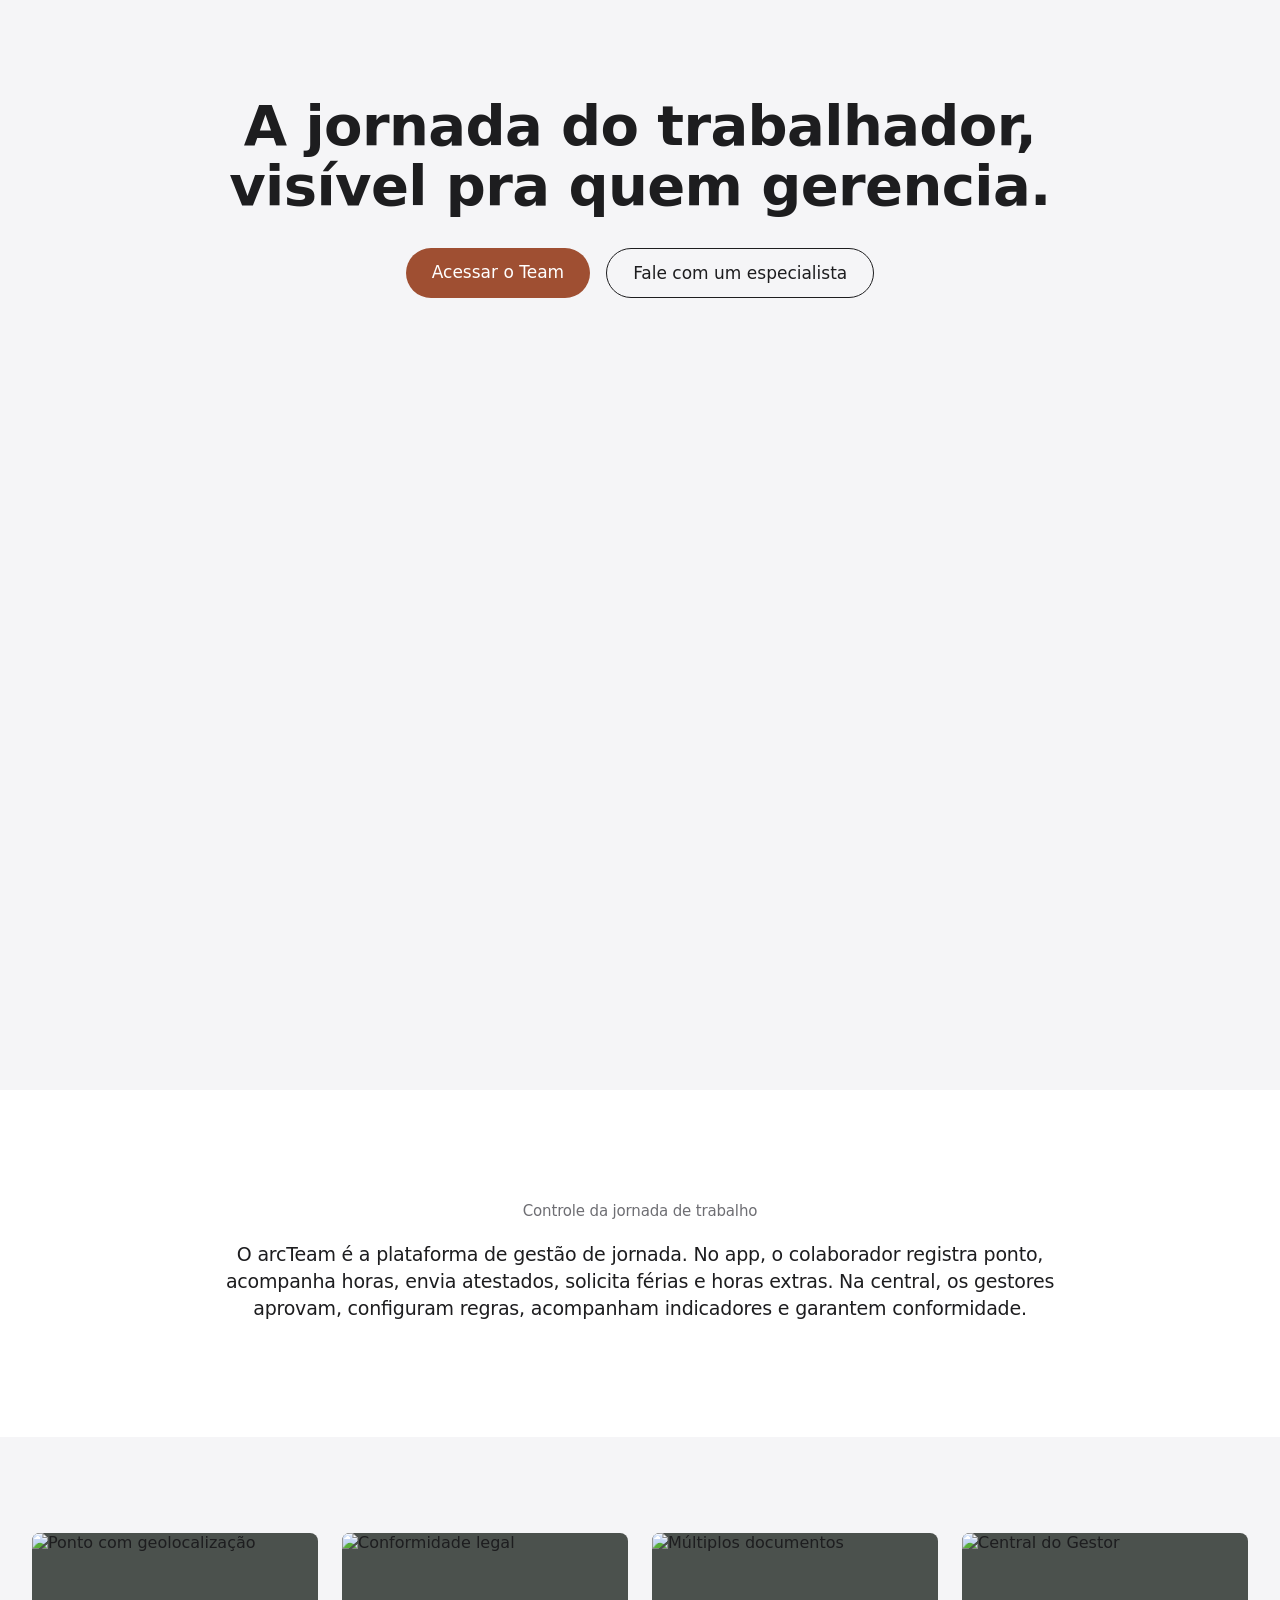
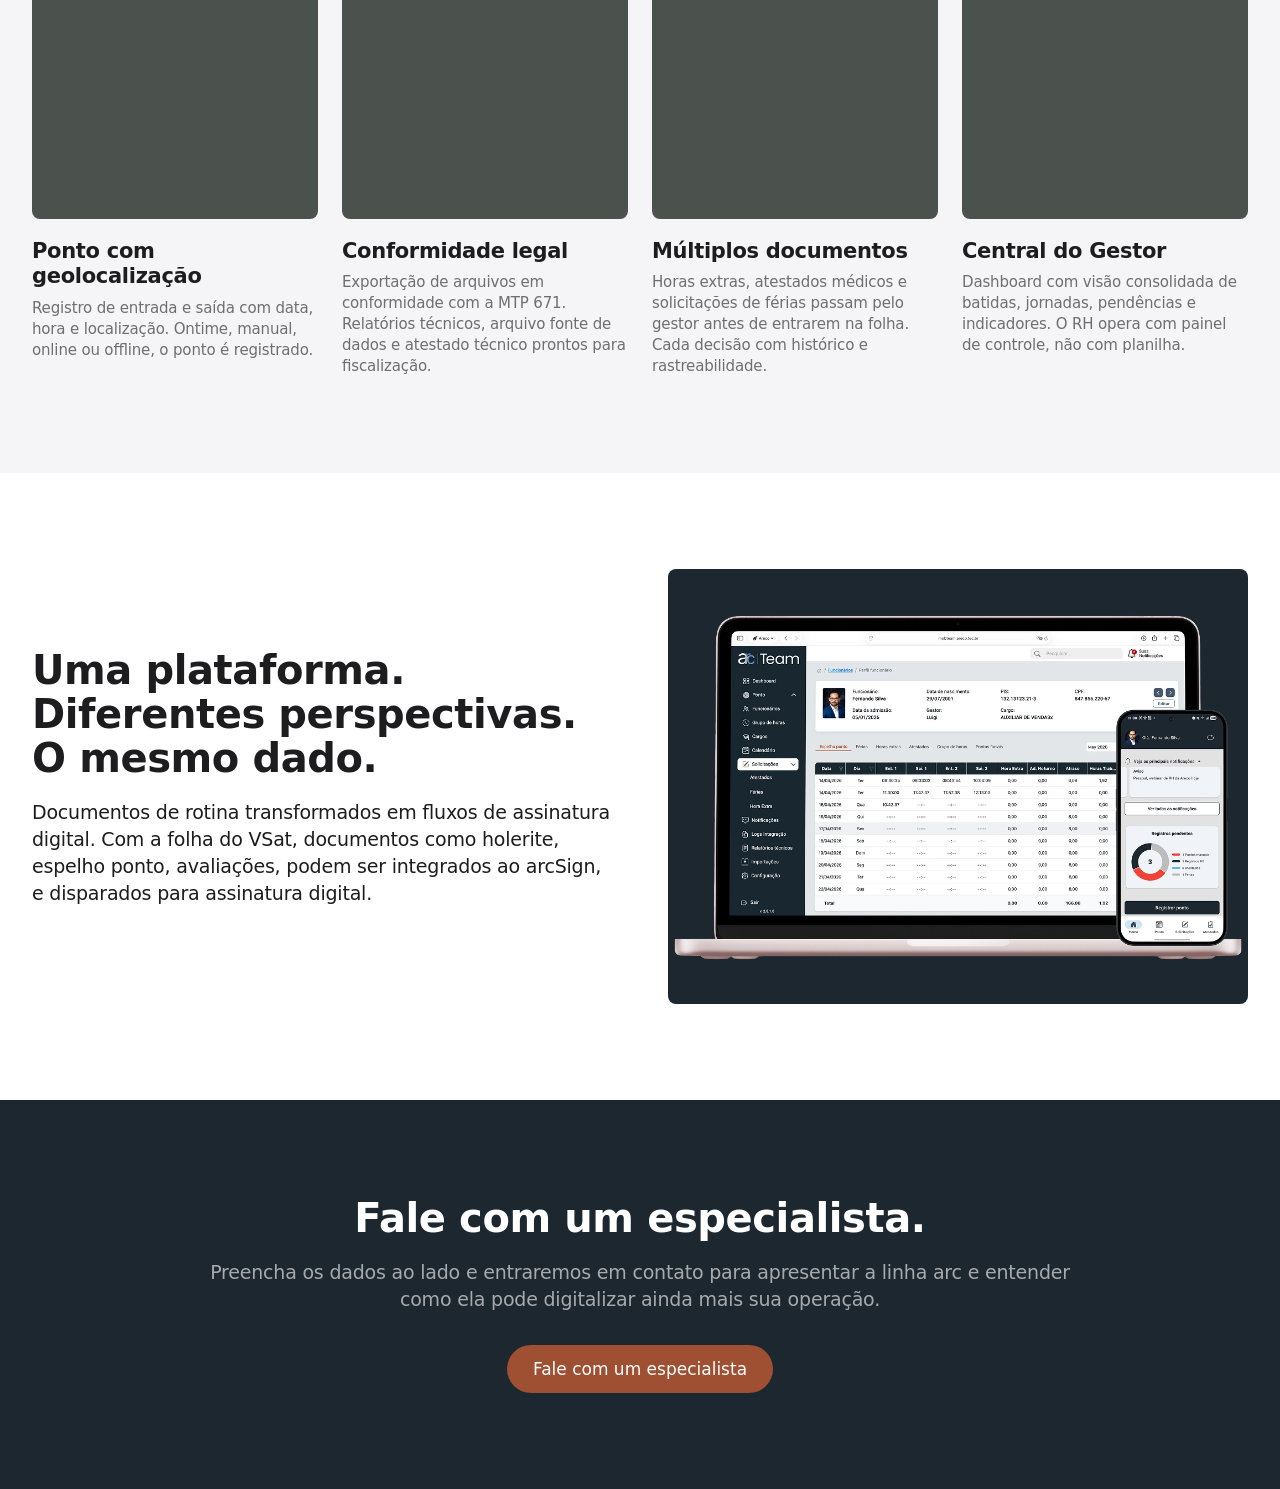
==== index.html @ a9848196 "Adiciona imagem do dashboard e deixa o fundo azul" ====
<!DOCTYPE html>
<html lang="pt-BR">
<head>
  <meta charset="UTF-8">
  <meta name="viewport" content="width=device-width, initial-scale=1.0">
  <title>arc Team | Areco</title>
  <link rel="stylesheet" href="assets/css/style.css">
</head>
<body>

  <section class="hero">
    <div class="hero-text reveal">
      <h1 class="display">A jornada do trabalhador, visível pra quem gerencia.</h1>
      <div class="hero-ctas">
        <a class="button-primary" href="https://mobteam.areco.com.br/?utm_source=areco.com.br&amp;utm_medium=acessar">Acessar o Team</a>
        <a class="button-secondary" href="#contato">Fale com um especialista</a>
      </div>
    </div>
    <div class="hero-media reveal">
      <!-- vídeo: arcTeam V2 1920x600 Site Corte 2.mp4 — arquivo será adicionado na Etapa 5 (inventário de imagens) -->
      <video class="hero-video" autoplay muted loop playsinline poster="assets/img/hero.png"></video>
    </div>
  </section>

  <section class="intro">
    <div class="container text-block reveal">
      <p class="caption">Controle da jornada de trabalho</p>
      <p class="body-text">O arcTeam é a plataforma de gestão de jornada. No app, o colaborador registra ponto, acompanha horas, envia atestados, solicita férias e horas extras. Na central, os gestores aprovam, configuram regras, acompanham indicadores e garantem conformidade.</p>
    </div>
  </section>

  <section class="highlights">
    <div class="container highlights-grid">
      <article class="highlight-card reveal">
        <div class="highlight-card-image-wrap">
          <img class="highlight-card-image" src="assets/img/ponto-geocalização.webp" alt="Ponto com geolocalização">
        </div>
        <h3 class="heading-sm">Ponto com geolocalização</h3>
        <p class="body-text-sm">Registro de entrada e saída com data, hora e localização. Ontime, manual, online ou offline, o ponto é registrado.</p>
      </article>

      <article class="highlight-card reveal">
        <div class="highlight-card-image-wrap">
          <img class="highlight-card-image" src="assets/img/conformidade-legal.webp" alt="Conformidade legal">
        </div>
        <h3 class="heading-sm">Conformidade legal</h3>
        <p class="body-text-sm">Exportação de arquivos em conformidade com a MTP 671. Relatórios técnicos, arquivo fonte de dados e atestado técnico prontos para fiscalização.</p>
      </article>

      <article class="highlight-card reveal">
        <div class="highlight-card-image-wrap">
          <img class="highlight-card-image" src="assets/img/multiplos-documentos.webp" alt="Múltiplos documentos">
        </div>
        <h3 class="heading-sm">Múltiplos documentos</h3>
        <p class="body-text-sm">Horas extras, atestados médicos e solicitações de férias passam pelo gestor antes de entrarem na folha. Cada decisão com histórico e rastreabilidade.</p>
      </article>

      <article class="highlight-card reveal">
        <div class="highlight-card-image-wrap">
          <img class="highlight-card-image" src="assets/img/central-gestor.webp" alt="Central do Gestor">
        </div>
        <h3 class="heading-sm">Central do Gestor</h3>
        <p class="body-text-sm">Dashboard com visão consolidada de batidas, jornadas, pendências e indicadores. O RH opera com painel de controle, não com planilha.</p>
      </article>
    </div>
  </section>

  <section class="two-column-section">
    <div class="container two-column">
      <div class="two-column-text reveal">
        <h2 class="heading">Uma plataforma. Diferentes perspectivas. O mesmo dado.</h2>
        <p class="body-text">Documentos de rotina transformados em fluxos de assinatura digital. Com a folha do VSat, documentos como holerite, espelho ponto, avaliações, podem ser integrados ao arcSign, e disparados para assinatura digital.</p>
      </div>
      <div class="two-column-media reveal">
        <img src="assets/img/DestaquesTeam.webp" alt="Painel do arcTeam com espelho de ponto e app do colaborador">
      </div>
    </div>
  </section>

  <section class="closing-cta">
    <div class="container text-block reveal">
      <h2 class="heading">Fale com um especialista.</h2>
      <p class="body-text">Preencha os dados ao lado e entraremos em contato para apresentar a linha arc e entender como ela pode digitalizar ainda mais sua operação.</p>
      <a class="button-primary" href="#contato">Fale com um especialista</a>
    </div>
  </section>

  <script src="assets/js/main.js"></script>
</body>
</html>
---- assets/css/style.css ----
/* estilos do site arc Team */

:root {
  /* Colors — paleta Areco */
  --color-canvas-gunmetal: #9ea29f;
  --color-obsidian: #000000;
  --color-paper-white: #ffffff;
  --color-anodized-graphite: #4b514d;
  --color-brushed-steel: #8e9194;
  --color-linen-mist: #a7aaad;
  --color-aluminum-hairline: #d8d8d8;
  --color-areco-navy: #1c272f;
  --color-areco-orange: #9f4f32;

  /* Colors — neutros inspirados no canvas claro/hairline do estilo de referência */
  --color-carbon: #1d1d1f;
  --color-frost: #f5f5f7;
  --color-ash: #6e6e73;
  --color-hairline: #d2d2d7;

  /* Typography — Font Families */
  --font-pp-neue-montreal: 'PP Neue Montreal', ui-sans-serif, system-ui, -apple-system, BlinkMacSystemFont, "Segoe UI", Roboto, sans-serif;

  /* Typography — Scale */
  --text-caption: 15px;
  --leading-caption: 1.43;
  --tracking-caption: -0.16px;
  --text-body-sm: 15px;
  --leading-body-sm: 1.4;
  --tracking-body-sm: -0.16px;
  --text-body: 19px;
  --leading-body: 1.42;
  --tracking-body: -0.2px;
  --text-subheading: 21px;
  --leading-subheading: 1.3;
  --tracking-subheading: -0.1px;
  --text-heading-sm: 30px;
  --leading-heading-sm: 1.2;
  --tracking-heading-sm: -0.3px;
  --text-heading: 40px;
  --leading-heading: 1.1;
  --tracking-heading: -0.4px;
  --text-display: 56px;
  --leading-display: 1.07;
  --tracking-display: -0.6px;

  /* Typography — Weights */
  --font-weight-light: 300;
  --font-weight-regular: 400;
  --font-weight-semibold: 600;

  /* Spacing */
  --spacing-unit: 4px;
  --spacing-16: 16px;
  --spacing-20: 20px;
  --spacing-24: 24px;
  --spacing-28: 28px;
  --spacing-32: 32px;
  --spacing-40: 40px;
  --spacing-56: 56px;
  --spacing-76: 76px;

  /* Layout */
  --page-max-width: 1280px;
  --text-max-width: 980px;
  --section-gap: 96px;
  --card-padding: 20px;
  --element-gap: 24px;

  /* Border Radius */
  --radius-lg: 8px;
  --radius-cards: 8px;
  --radius-images: 8px;
  --radius-inputs: 8px;
  --radius-pill: 980px;

  /* Surfaces */
  --surface-gunmetal-hero-canvas: #9ea29f;
  --surface-paper-white: #ffffff;
  --surface-anodized-graphite: #4b514d;
  --surface-areco-navy: #1c272f;
  --surface-frost: #f5f5f7;
}

* {
  box-sizing: border-box;
}

html {
  scroll-behavior: smooth;
}

body {
  margin: 0;
  font-family: var(--font-pp-neue-montreal);
  font-weight: var(--font-weight-regular);
  font-feature-settings: "kern" on, "liga" on;
  color: var(--color-carbon);
  background-color: var(--color-paper-white);
}

img,
video {
  max-width: 100%;
}

a {
  color: inherit;
}

.container {
  max-width: var(--page-max-width);
  margin: 0 auto;
  padding: 0 var(--spacing-32);
}

.text-block {
  max-width: var(--text-max-width);
  margin: 0 auto;
  text-align: center;
}

section {
  padding-block: var(--section-gap);
}

/* Caption / kicker */
.caption {
  font-size: var(--text-caption);
  line-height: var(--leading-caption);
  letter-spacing: var(--tracking-caption);
  color: var(--color-ash);
}

/* Headings */
.display {
  font-size: var(--text-display);
  line-height: var(--leading-display);
  letter-spacing: var(--tracking-display);
  font-weight: var(--font-weight-semibold);
  margin: 0;
}

.heading {
  font-size: var(--text-heading);
  line-height: var(--leading-heading);
  letter-spacing: var(--tracking-heading);
  font-weight: var(--font-weight-semibold);
  margin: 0;
}

.heading-sm {
  font-size: var(--text-heading-sm);
  line-height: var(--leading-heading-sm);
  letter-spacing: var(--tracking-heading-sm);
  font-weight: var(--font-weight-semibold);
  margin: 0;
}

.subheading {
  font-size: var(--text-subheading);
  line-height: var(--leading-subheading);
  letter-spacing: var(--tracking-subheading);
  font-weight: var(--font-weight-light);
}

.body-text {
  font-size: var(--text-body);
  line-height: var(--leading-body);
  letter-spacing: var(--tracking-body);
}

.body-text-sm {
  font-size: var(--text-body-sm);
  line-height: var(--leading-body-sm);
  letter-spacing: var(--tracking-body-sm);
  color: var(--color-ash);
}

/* Buttons — mantém o laranja como único fill sólido do sistema */
.button-primary {
  display: inline-block;
  background-color: var(--color-areco-orange);
  color: var(--color-paper-white);
  border: none;
  border-radius: var(--radius-pill);
  padding: 13px 26px;
  font-family: var(--font-pp-neue-montreal);
  font-size: 17px;
  line-height: 1.3;
  text-decoration: none;
  cursor: pointer;
  transition: transform 0.25s ease, opacity 0.25s ease;
}

.button-primary:hover {
  opacity: 0.9;
  transform: translateY(-1px);
}

.button-primary:active {
  transform: translateY(0);
  opacity: 1;
}

.button-secondary {
  display: inline-block;
  background-color: transparent;
  color: var(--color-carbon);
  border: 1px solid currentColor;
  border-radius: var(--radius-pill);
  padding: 13px 26px;
  font-family: var(--font-pp-neue-montreal);
  font-size: 17px;
  line-height: 1.3;
  text-decoration: none;
  cursor: pointer;
  transition: background-color 0.25s ease, color 0.25s ease, transform 0.25s ease;
}

.button-secondary:hover {
  background-color: var(--color-carbon);
  color: var(--color-paper-white);
  transform: translateY(-1px);
}

.closing-cta .button-secondary:hover {
  background-color: var(--color-paper-white);
  color: var(--color-areco-navy);
}

.button-secondary:active {
  transform: translateY(0);
}

/* Hero */
.hero {
  background-color: var(--color-frost);
  text-align: center;
}

.hero-text {
  max-width: var(--text-max-width);
  margin: 0 auto;
  padding: 0 var(--spacing-32);
}

.hero-ctas {
  display: flex;
  justify-content: center;
  gap: var(--spacing-16);
  flex-wrap: wrap;
  margin-top: var(--spacing-32);
}

.hero-media {
  margin-top: var(--spacing-56);
  width: 100%;
  overflow: hidden;
}

.hero-video {
  display: block;
  width: 100%;
  height: auto;
  object-fit: cover;
}

/* Introdução */
.intro {
  background-color: var(--color-paper-white);
}

.intro .caption {
  margin-bottom: var(--spacing-16);
}

/* Grid de cards de destaque — sem painel de card, imagem + tipografia flat */
.highlights {
  background-color: var(--color-frost);
}

.highlights-grid {
  display: grid;
  grid-template-columns: repeat(4, 1fr);
  gap: var(--spacing-40) var(--element-gap);
}

.highlight-card {
  text-align: left;
}

.highlight-card-image-wrap {
  border-radius: var(--radius-images);
  overflow: hidden;
  margin-bottom: var(--spacing-20);
}

.highlight-card-image {
  display: block;
  width: 100%;
  aspect-ratio: 1 / 1;
  object-fit: cover;
  background-color: var(--color-anodized-graphite);
  transition: transform 0.5s ease;
}

.highlight-card:hover .highlight-card-image {
  transform: scale(1.05);
}

.highlight-card .heading-sm {
  font-size: var(--text-subheading);
  margin-bottom: var(--spacing-8, 8px);
}

.highlight-card .body-text-sm {
  margin: var(--spacing-8, 8px) 0 0;
}

@media (max-width: 900px) {
  .highlights-grid {
    grid-template-columns: 1fr;
  }
}

/* Two-column text + media */
.two-column-section {
  background-color: var(--color-paper-white);
}

.two-column {
  display: grid;
  grid-template-columns: 1fr 1fr;
  gap: var(--spacing-56);
  align-items: center;
}

.two-column-text .heading {
  margin-bottom: var(--spacing-16);
}

.two-column-media {
  border-radius: var(--radius-images);
  overflow: hidden;
  background-color: var(--color-areco-navy);
  aspect-ratio: 4 / 3;
  display: flex;
  align-items: center;
  justify-content: center;
}

.two-column-media img {
  width: 100%;
  height: 100%;
  object-fit: cover;
  display: block;
}

@media (max-width: 900px) {
  .two-column {
    grid-template-columns: 1fr;
  }
}

/* CTA de fechamento — mantém o fundo azul-marinho da Areco */
.closing-cta {
  background-color: var(--color-areco-navy);
  color: var(--color-paper-white);
  text-align: center;
}

.closing-cta .heading {
  margin-bottom: var(--spacing-16);
}

.closing-cta .body-text {
  color: var(--color-linen-mist);
  margin-bottom: var(--spacing-32);
}

/* Animações de entrada ao rolar a página */
.reveal {
  opacity: 0;
  transform: translateY(28px);
  transition: opacity 0.7s ease, transform 0.7s ease;
}

.reveal.is-visible {
  opacity: 1;
  transform: translateY(0);
}

.highlights-grid .reveal:nth-child(2) {
  transition-delay: 0.1s;
}

.highlights-grid .reveal:nth-child(3) {
  transition-delay: 0.2s;
}

.highlights-grid .reveal:nth-child(4) {
  transition-delay: 0.3s;
}

@media (prefers-reduced-motion: reduce) {
  html {
    scroll-behavior: auto;
  }

  .reveal {
    opacity: 1;
    transform: none;
    transition: none;
  }

  .button-primary,
  .button-secondary,
  .highlight-card-image {
    transition: none;
  }

  .button-primary:hover,
  .button-secondary:hover,
  .highlight-card:hover .highlight-card-image {
    transform: none;
  }
}
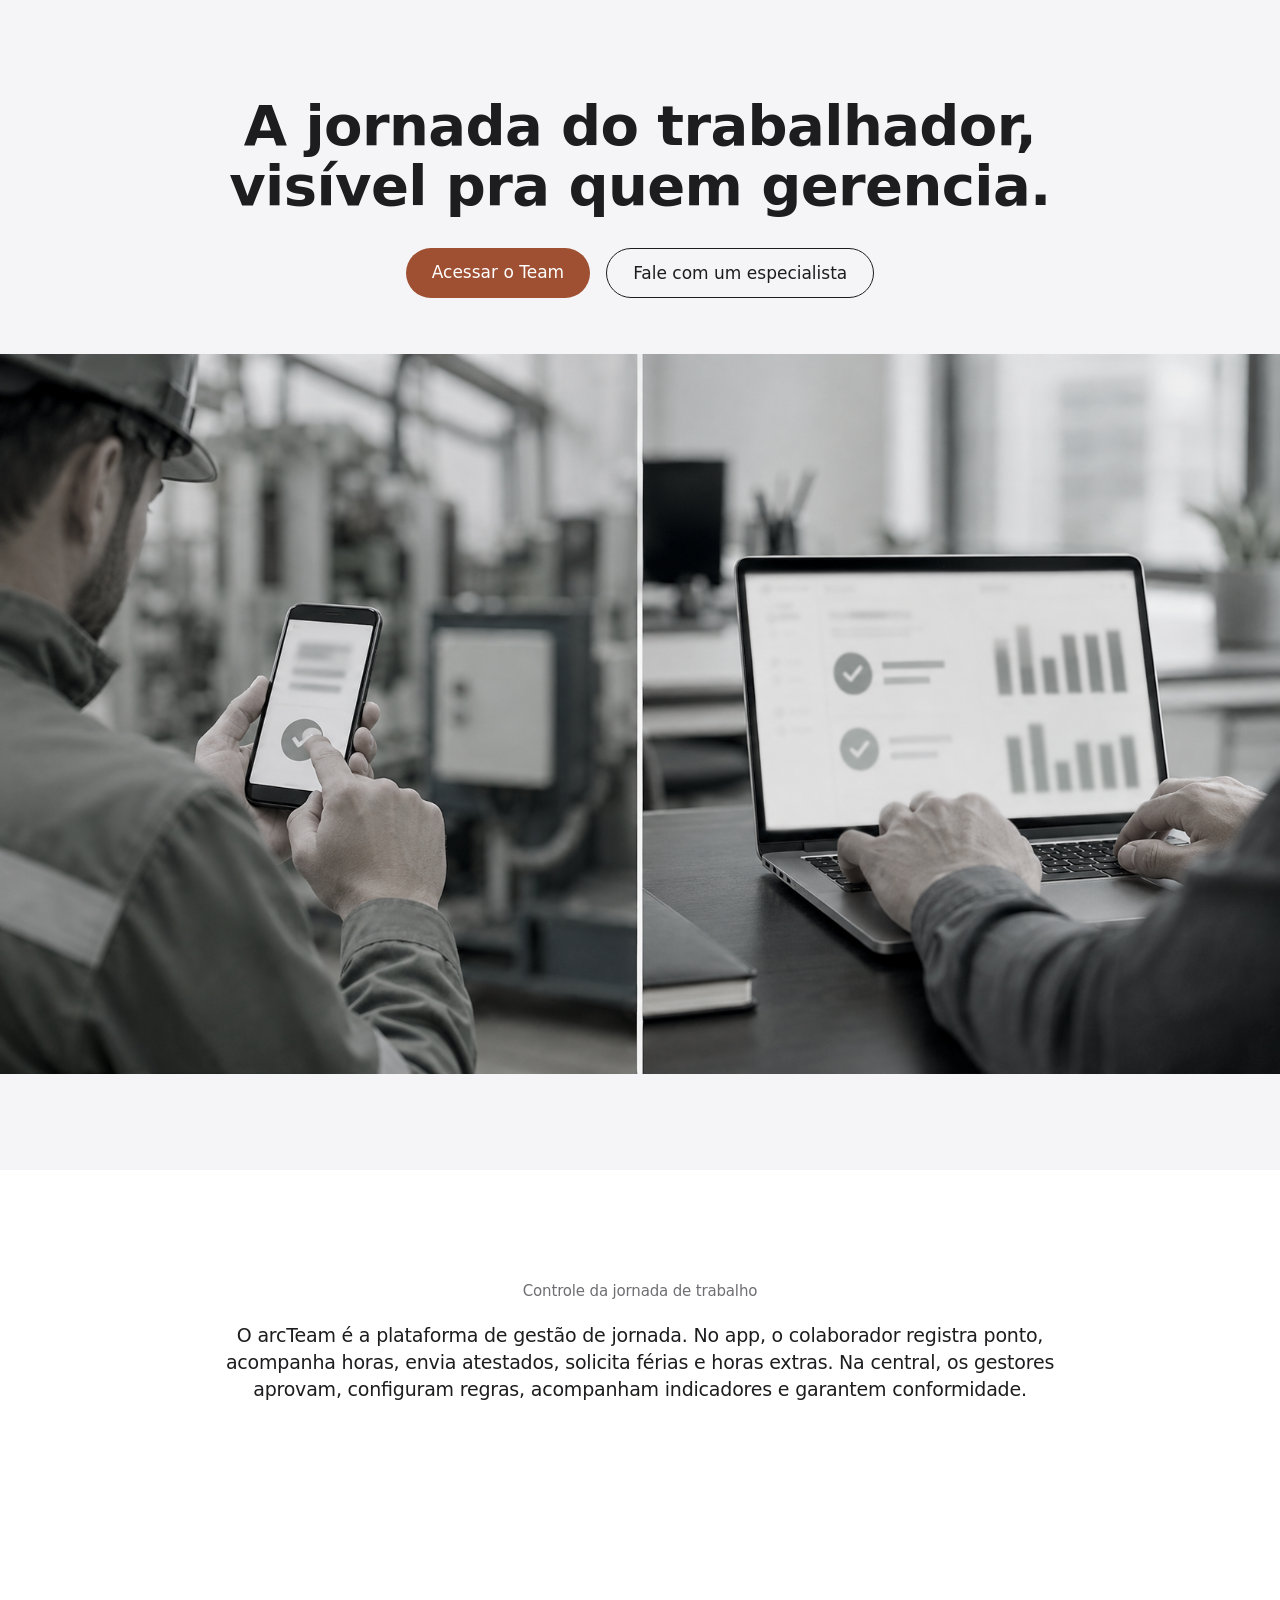
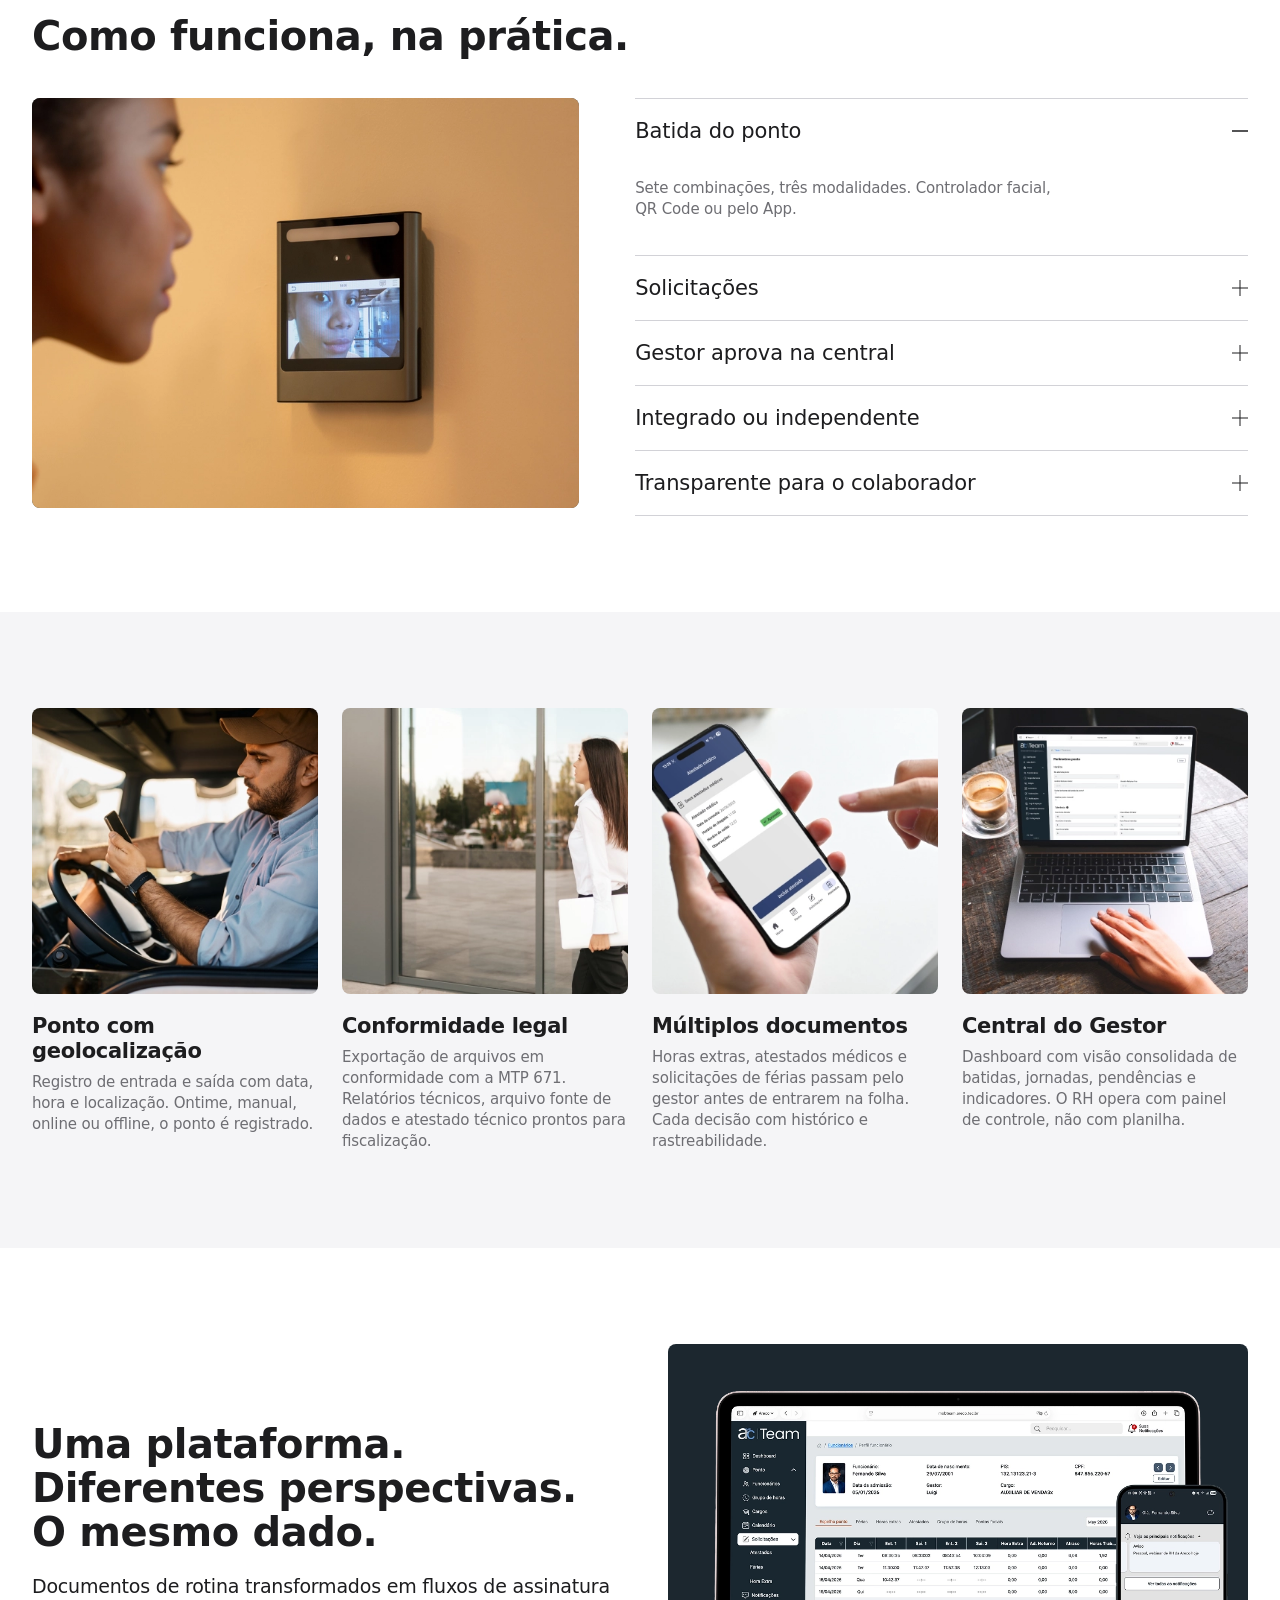
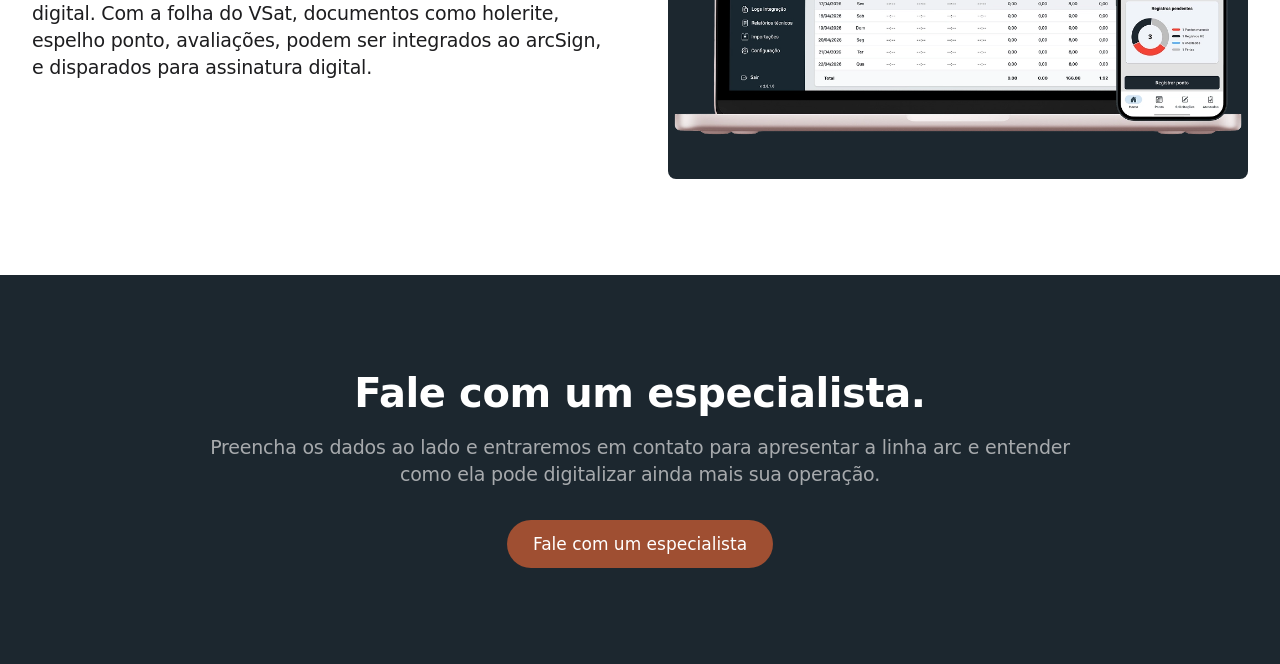
==== commit 4cee8cc5: "Adiciona seção de destaques em accordion com imagens" ====
--- a/index.html
+++ b/index.html
@@ -26,6 +26,95 @@
     <div class="container text-block reveal">
       <p class="caption">Controle da jornada de trabalho</p>
       <p class="body-text">O arcTeam é a plataforma de gestão de jornada. No app, o colaborador registra ponto, acompanha horas, envia atestados, solicita férias e horas extras. Na central, os gestores aprovam, configuram regras, acompanham indicadores e garantem conformidade.</p>
+    </div>
+  </section>
+
+  <section class="destaques">
+    <div class="container">
+      <h2 class="heading destaques-heading reveal">Como funciona, na prática.</h2>
+      <div class="destaques-grid">
+        <div class="destaques-media reveal">
+          <div class="destaques-image-wrap">
+            <img class="destaques-image is-active" data-index="0" src="assets/img/batida-ponto.webp" alt="Batida do ponto">
+            <img class="destaques-image" data-index="1" src="assets/img/solicitações.webp" alt="Solicitações">
+            <img class="destaques-image" data-index="2" src="assets/img/gestor-aprova.webp" alt="Gestor aprova na central">
+            <img class="destaques-image" data-index="3" src="assets/img/integrado.webp" alt="Integrado ou independente">
+            <img class="destaques-image" data-index="4" src="assets/img/transparente.webp" alt="Transparente para o colaborador">
+          </div>
+        </div>
+
+        <div class="destaques-list reveal">
+          <div class="destaques-item is-open" data-index="0">
+            <button class="destaques-item-trigger" type="button" aria-expanded="true" aria-controls="destaque-panel-0" id="destaque-trigger-0">
+              <span class="destaques-item-title">Batida do ponto</span>
+              <span class="destaques-item-icon" aria-hidden="true"></span>
+            </button>
+            <div class="destaques-item-panel-wrap">
+              <div class="destaques-item-panel" id="destaque-panel-0" role="region" aria-labelledby="destaque-trigger-0">
+                <div class="destaques-item-panel-inner">
+                  <p class="body-text-sm">Sete combinações, três modalidades. Controlador facial, QR Code ou pelo App.</p>
+                </div>
+              </div>
+            </div>
+          </div>
+
+          <div class="destaques-item" data-index="1">
+            <button class="destaques-item-trigger" type="button" aria-expanded="false" aria-controls="destaque-panel-1" id="destaque-trigger-1">
+              <span class="destaques-item-title">Solicitações</span>
+              <span class="destaques-item-icon" aria-hidden="true"></span>
+            </button>
+            <div class="destaques-item-panel-wrap">
+              <div class="destaques-item-panel" id="destaque-panel-1" role="region" aria-labelledby="destaque-trigger-1">
+                <div class="destaques-item-panel-inner">
+                  <p class="body-text-sm">Horas extras, férias e atestados. A solicitação acompanha justificativa, período e anexos.</p>
+                </div>
+              </div>
+            </div>
+          </div>
+
+          <div class="destaques-item" data-index="2">
+            <button class="destaques-item-trigger" type="button" aria-expanded="false" aria-controls="destaque-panel-2" id="destaque-trigger-2">
+              <span class="destaques-item-title">Gestor aprova na central</span>
+              <span class="destaques-item-icon" aria-hidden="true"></span>
+            </button>
+            <div class="destaques-item-panel-wrap">
+              <div class="destaques-item-panel" id="destaque-panel-2" role="region" aria-labelledby="destaque-trigger-2">
+                <div class="destaques-item-panel-inner">
+                  <p class="body-text-sm">Batidas manuais, solicitações, são avaliadas em uma interface única.</p>
+                </div>
+              </div>
+            </div>
+          </div>
+
+          <div class="destaques-item" data-index="3">
+            <button class="destaques-item-trigger" type="button" aria-expanded="false" aria-controls="destaque-panel-3" id="destaque-trigger-3">
+              <span class="destaques-item-title">Integrado ou independente</span>
+              <span class="destaques-item-icon" aria-hidden="true"></span>
+            </button>
+            <div class="destaques-item-panel-wrap">
+              <div class="destaques-item-panel" id="destaque-panel-3" role="region" aria-labelledby="destaque-trigger-3">
+                <div class="destaques-item-panel-inner">
+                  <p class="body-text-sm">Jornadas, aprovações e registros sincronizados ao VSat. A folha de pagamento opera melhor.</p>
+                </div>
+              </div>
+            </div>
+          </div>
+
+          <div class="destaques-item" data-index="4">
+            <button class="destaques-item-trigger" type="button" aria-expanded="false" aria-controls="destaque-panel-4" id="destaque-trigger-4">
+              <span class="destaques-item-title">Transparente para o colaborador</span>
+              <span class="destaques-item-icon" aria-hidden="true"></span>
+            </button>
+            <div class="destaques-item-panel-wrap">
+              <div class="destaques-item-panel" id="destaque-panel-4" role="region" aria-labelledby="destaque-trigger-4">
+                <div class="destaques-item-panel-inner">
+                  <p class="body-text-sm">O colaborador acompanha entradas, saídas, horas extras e ajustes direto no app.</p>
+                </div>
+              </div>
+            </div>
+          </div>
+        </div>
+      </div>
     </div>
   </section>
 
--- a/assets/css/style.css
+++ b/assets/css/style.css
@@ -379,6 +379,159 @@
   margin-bottom: var(--spacing-32);
 }
 
+/* Destaques — accordion vertical com imagem que troca por estado */
+.destaques {
+  background-color: var(--color-paper-white);
+}
+
+.destaques-heading {
+  max-width: var(--text-max-width);
+  margin-bottom: var(--spacing-40);
+}
+
+.destaques-grid {
+  display: flex;
+  gap: var(--spacing-56);
+  align-items: flex-start;
+}
+
+.destaques-media {
+  flex: 0 0 45%;
+}
+
+.destaques-image-wrap {
+  position: relative;
+  width: 100%;
+  aspect-ratio: 4 / 3;
+  border-radius: var(--radius-images);
+  overflow: hidden;
+  background-color: var(--color-anodized-graphite);
+}
+
+.destaques-image {
+  position: absolute;
+  inset: 0;
+  width: 100%;
+  height: 100%;
+  object-fit: cover;
+  opacity: 0;
+  transition: opacity 0.4s ease;
+}
+
+.destaques-image.is-active {
+  opacity: 1;
+}
+
+.destaques-list {
+  flex: 1;
+}
+
+.destaques-item {
+  border-bottom: 1px solid var(--color-hairline);
+}
+
+.destaques-item:first-child {
+  border-top: 1px solid var(--color-hairline);
+}
+
+.destaques-item-trigger {
+  display: flex;
+  align-items: center;
+  justify-content: space-between;
+  gap: var(--spacing-16);
+  width: 100%;
+  min-height: 44px;
+  padding: var(--spacing-20) 0;
+  background: none;
+  border: none;
+  text-align: left;
+  cursor: pointer;
+  font-family: var(--font-pp-neue-montreal);
+  color: var(--color-carbon);
+}
+
+.destaques-item-title {
+  font-size: var(--text-subheading);
+  font-weight: var(--font-weight-regular);
+  letter-spacing: var(--tracking-subheading);
+}
+
+.destaques-item-icon {
+  position: relative;
+  flex: 0 0 auto;
+  width: 16px;
+  height: 16px;
+}
+
+.destaques-item-icon::before,
+.destaques-item-icon::after {
+  content: '';
+  position: absolute;
+  background-color: var(--color-carbon);
+  transition: transform 0.3s ease;
+}
+
+.destaques-item-icon::before {
+  top: 50%;
+  left: 0;
+  width: 100%;
+  height: 1px;
+  transform: translateY(-50%);
+}
+
+.destaques-item-icon::after {
+  left: 50%;
+  top: 0;
+  width: 1px;
+  height: 100%;
+  transform: translateX(-50%);
+}
+
+.destaques-item.is-open .destaques-item-icon::after {
+  transform: translateX(-50%) rotate(90deg);
+}
+
+.destaques-item-panel-wrap {
+  display: grid;
+  grid-template-rows: 0fr;
+  transition: grid-template-rows 0.4s ease;
+}
+
+.destaques-item.is-open .destaques-item-panel-wrap {
+  grid-template-rows: 1fr;
+}
+
+.destaques-item-panel {
+  overflow: hidden;
+  min-height: 0;
+}
+
+.destaques-item-panel-inner {
+  padding-bottom: var(--spacing-20);
+  max-width: 440px;
+}
+
+@media (max-width: 1023px) {
+  .destaques-media {
+    flex: 0 0 40%;
+  }
+}
+
+@media (max-width: 767px) {
+  .destaques-grid {
+    flex-direction: column;
+  }
+
+  .destaques-media {
+    flex-basis: auto;
+    width: 100%;
+  }
+
+  .destaques-list {
+    width: 100%;
+  }
+}
+
 /* Animações de entrada ao rolar a página */
 .reveal {
   opacity: 0;
@@ -425,4 +578,11 @@
   .highlight-card:hover .highlight-card-image {
     transform: none;
   }
-}
+
+  .destaques-image,
+  .destaques-item-icon::before,
+  .destaques-item-icon::after,
+  .destaques-item-panel-wrap {
+    transition: none;
+  }
+}
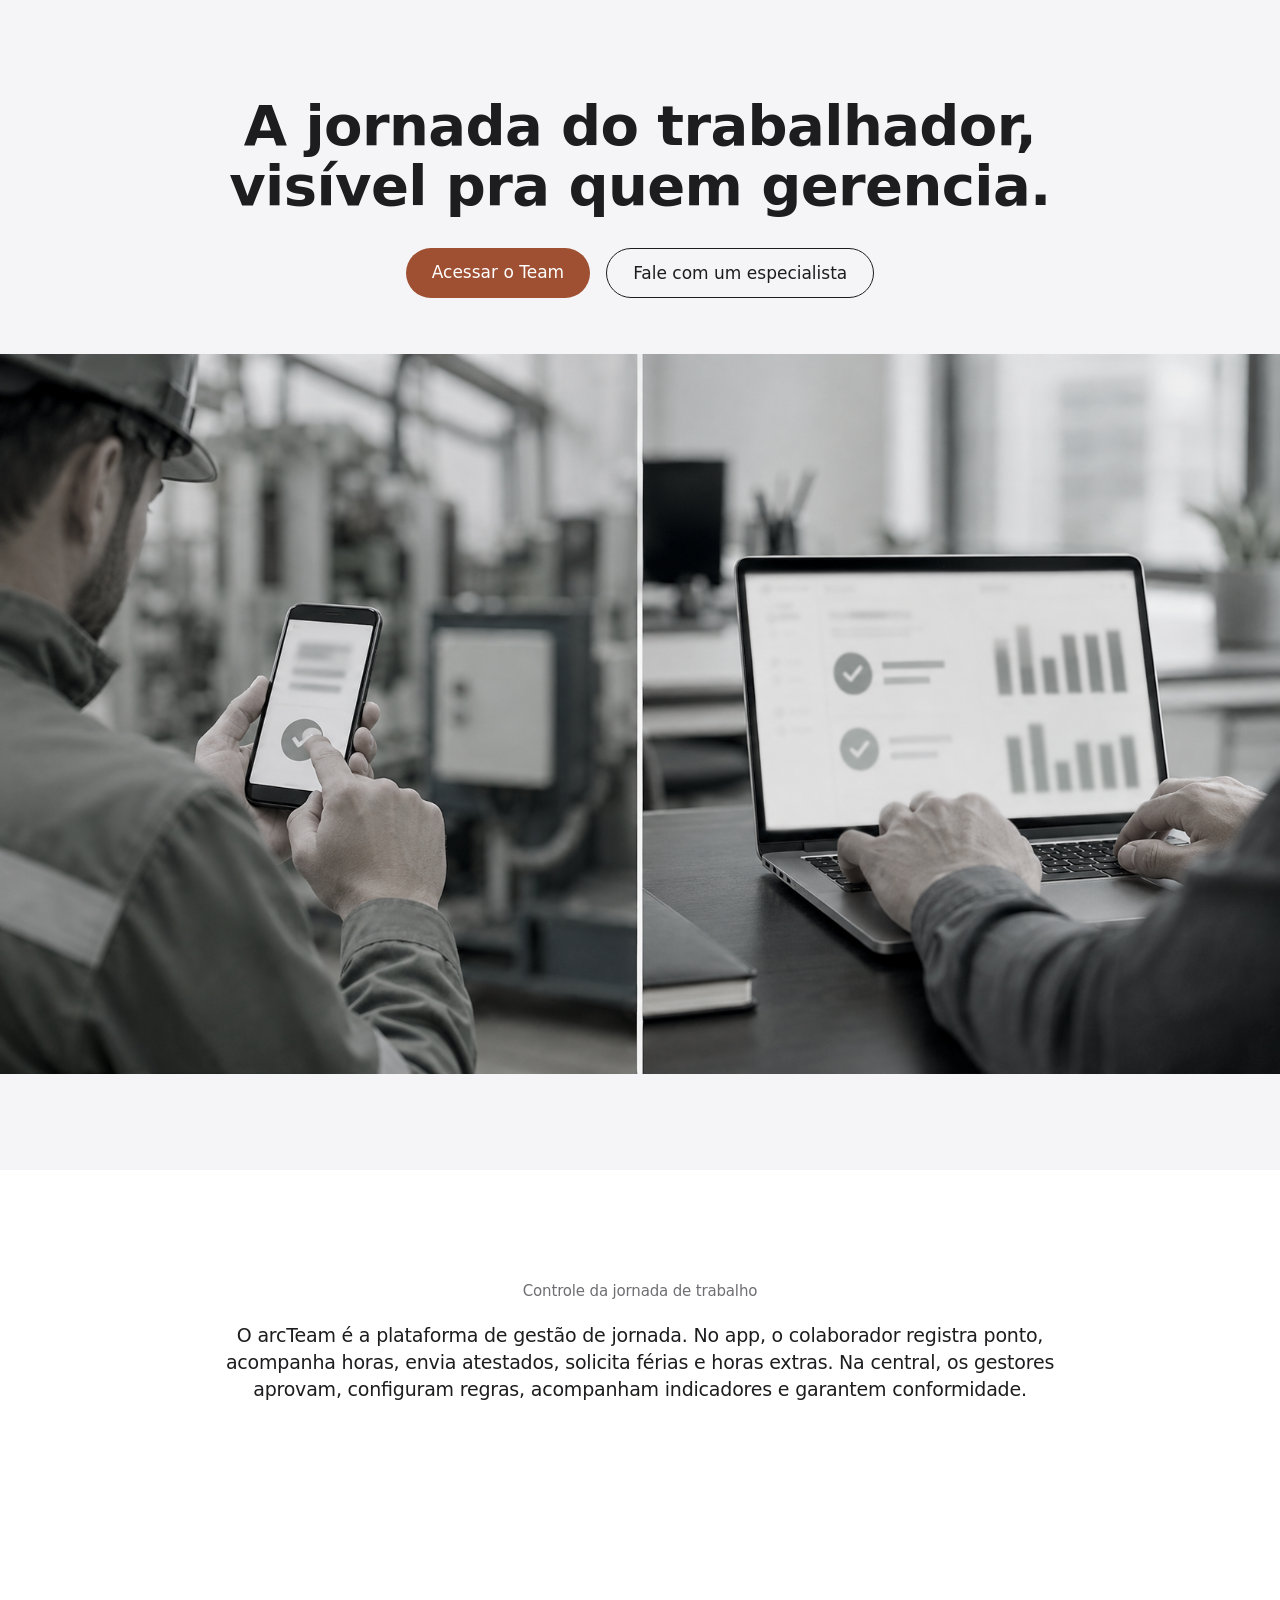
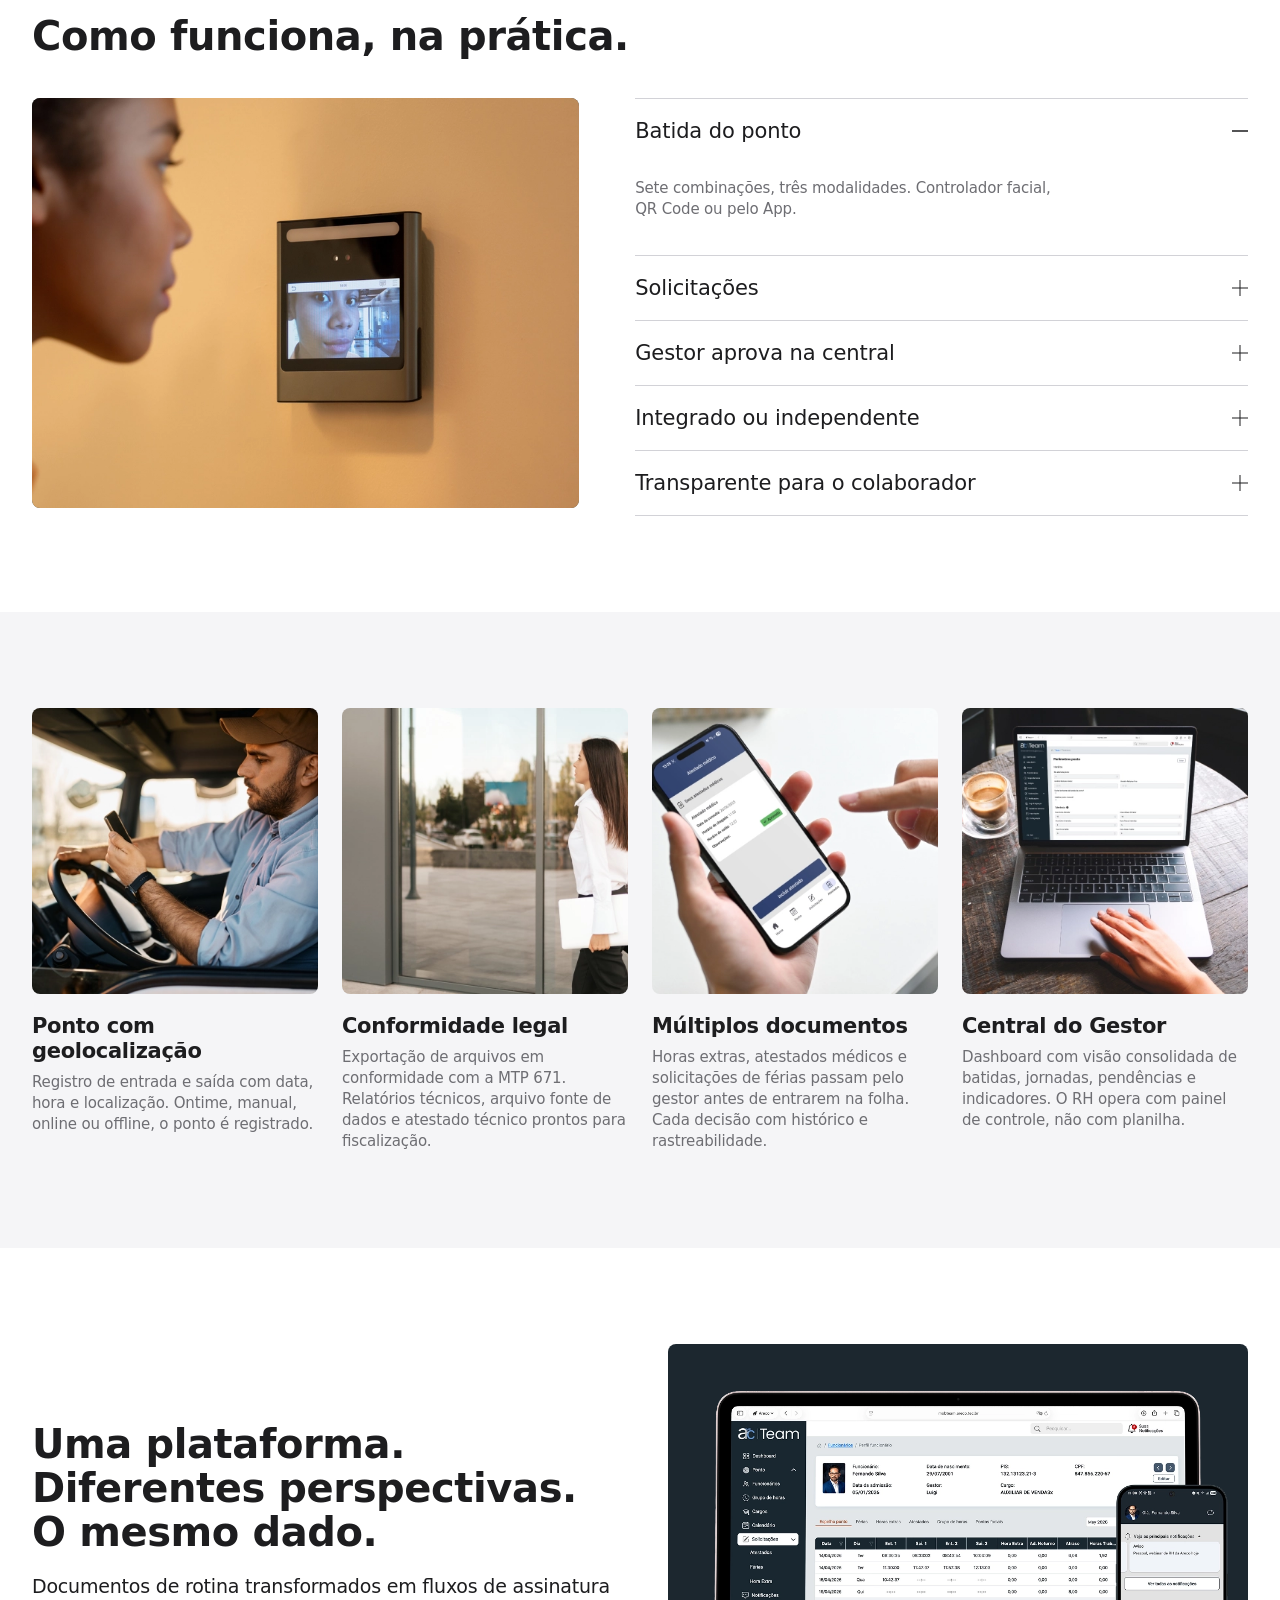
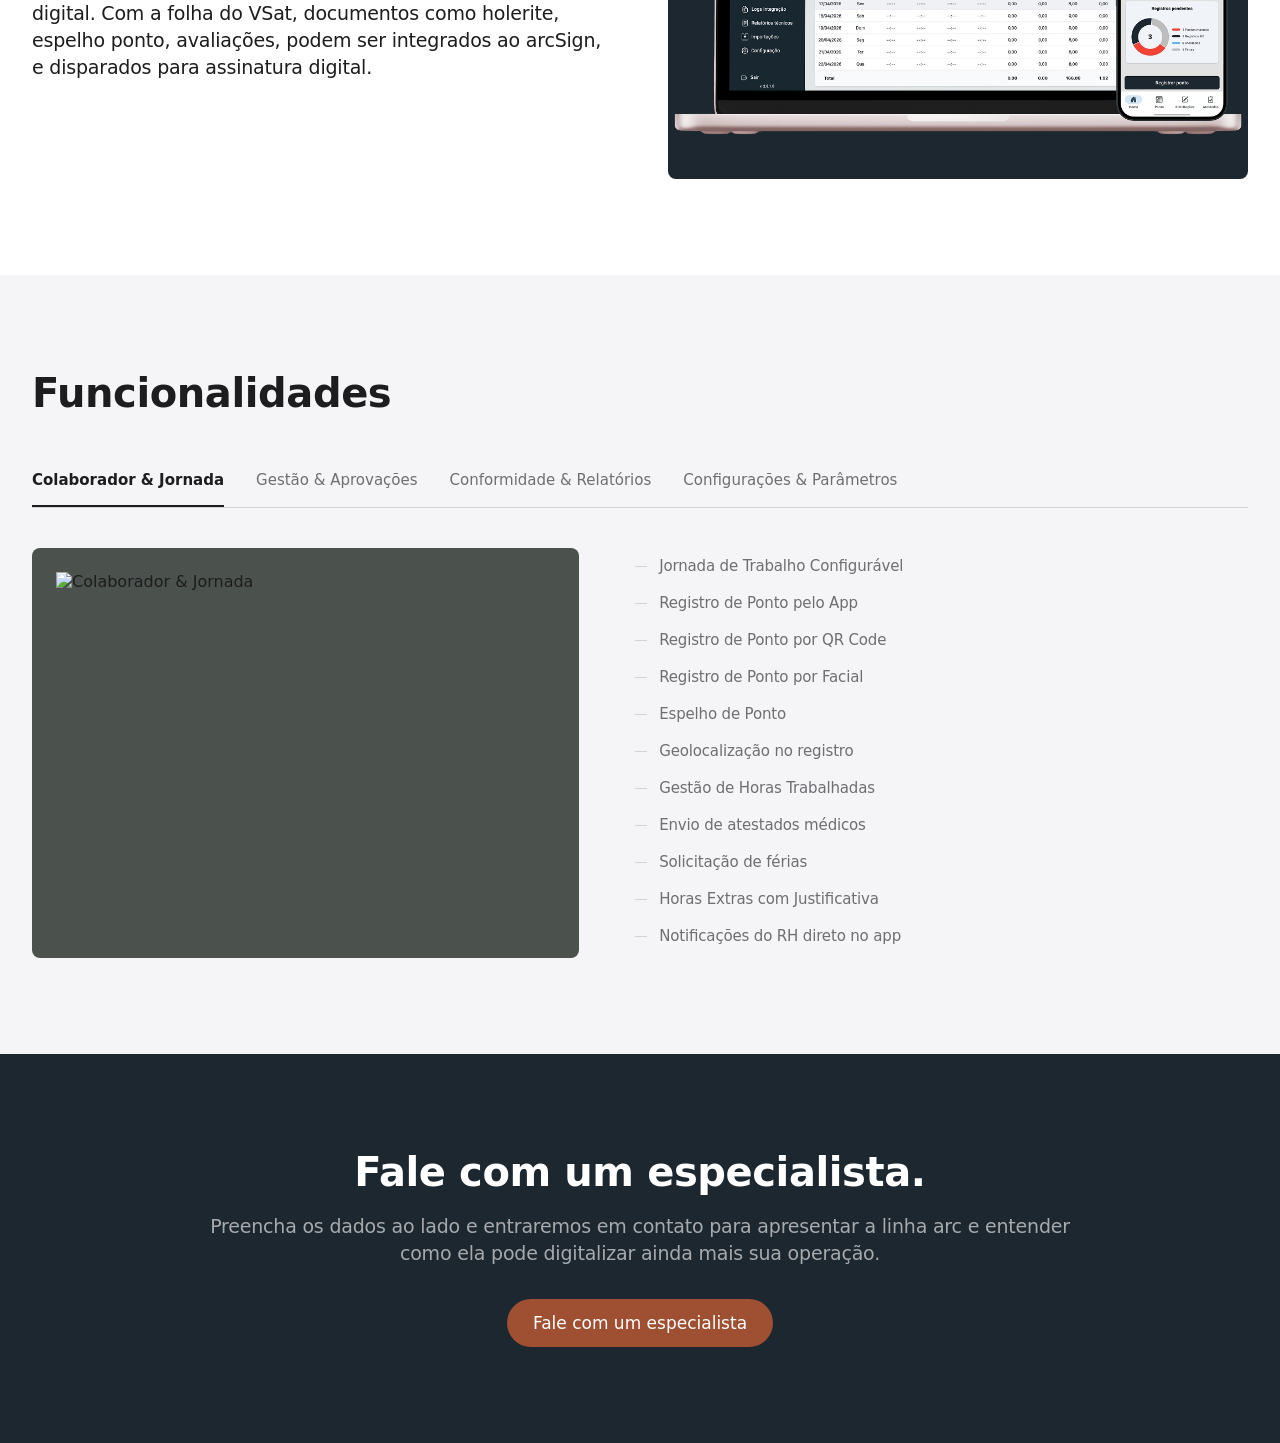
==== commit d7c52e09: "Adiciona seção de funcionalidades e ajusta imagem do celular" ====
--- a/index.html
+++ b/index.html
@@ -166,6 +166,74 @@
     </div>
   </section>
 
+  <section class="funcionalidades">
+    <div class="container">
+      <h2 class="heading funcionalidades-heading reveal">Funcionalidades</h2>
+
+      <div class="funcionalidades-tabs reveal" role="tablist">
+        <button class="funcionalidades-tab is-active" type="button" role="tab" aria-selected="true" aria-controls="func-panel-0" id="func-tab-0" data-index="0">Colaborador &amp; Jornada</button>
+        <button class="funcionalidades-tab" type="button" role="tab" aria-selected="false" aria-controls="func-panel-1" id="func-tab-1" data-index="1">Gestão &amp; Aprovações</button>
+        <button class="funcionalidades-tab" type="button" role="tab" aria-selected="false" aria-controls="func-panel-2" id="func-tab-2" data-index="2">Conformidade &amp; Relatórios</button>
+        <button class="funcionalidades-tab" type="button" role="tab" aria-selected="false" aria-controls="func-panel-3" id="func-tab-3" data-index="3">Configurações &amp; Parâmetros</button>
+      </div>
+
+      <div class="funcionalidades-grid reveal">
+        <div class="funcionalidades-media">
+          <div class="funcionalidades-image-wrap">
+            <img class="funcionalidades-image is-active is-portrait" data-index="0" src="assets/img/colaborador.webp" alt="Colaborador &amp; Jornada">
+            <img class="funcionalidades-image" data-index="1" src="assets/img/gestao.webp" alt="Gestão &amp; Aprovações">
+            <img class="funcionalidades-image" data-index="2" src="assets/img/conformidade.webp" alt="Conformidade &amp; Relatórios">
+            <img class="funcionalidades-image" data-index="3" src="assets/img/configuração.webp" alt="Configurações &amp; Parâmetros">
+          </div>
+        </div>
+
+        <div class="funcionalidades-panels">
+          <ul class="funcionalidades-list is-active" data-index="0" id="func-panel-0" role="tabpanel" aria-labelledby="func-tab-0">
+            <li class="body-text-sm">Jornada de Trabalho Configurável</li>
+            <li class="body-text-sm">Registro de Ponto pelo App</li>
+            <li class="body-text-sm">Registro de Ponto por QR Code</li>
+            <li class="body-text-sm">Registro de Ponto por Facial</li>
+            <li class="body-text-sm">Espelho de Ponto</li>
+            <li class="body-text-sm">Geolocalização no registro</li>
+            <li class="body-text-sm">Gestão de Horas Trabalhadas</li>
+            <li class="body-text-sm">Envio de atestados médicos</li>
+            <li class="body-text-sm">Solicitação de férias</li>
+            <li class="body-text-sm">Horas Extras com Justificativa</li>
+            <li class="body-text-sm">Notificações do RH direto no app</li>
+          </ul>
+
+          <ul class="funcionalidades-list" data-index="1" id="func-panel-1" role="tabpanel" aria-labelledby="func-tab-1">
+            <li class="body-text-sm">Múltiplos gestores</li>
+            <li class="body-text-sm">Usuário master</li>
+            <li class="body-text-sm">Visão consolidada de batidas e pendências</li>
+            <li class="body-text-sm">Notificações para toda a empresa</li>
+            <li class="body-text-sm">Gestão de solicitações (férias, horas extras, atestados médicos)</li>
+            <li class="body-text-sm">Aprovação de batidas manuais</li>
+            <li class="body-text-sm">Registro de geolocalização</li>
+          </ul>
+
+          <ul class="funcionalidades-list" data-index="2" id="func-panel-2" role="tabpanel" aria-labelledby="func-tab-2">
+            <li class="body-text-sm">Exportação Portarias 671 e legado 1510</li>
+            <li class="body-text-sm">Arquivo fonte de dados</li>
+            <li class="body-text-sm">Atestado técnico e termo de responsabilidade</li>
+            <li class="body-text-sm">Integração nativa com VSat ERP</li>
+          </ul>
+
+          <ul class="funcionalidades-list" data-index="3" id="func-panel-3" role="tabpanel" aria-labelledby="func-tab-3">
+            <li class="body-text-sm">7 combinações de batida</li>
+            <li class="body-text-sm">Cadastro completo de funcionários</li>
+            <li class="body-text-sm">Cadastro de cargos e grupos de horas</li>
+            <li class="body-text-sm">Horários de trabalho por grupo</li>
+            <li class="body-text-sm">Tolerância de ponto configurável</li>
+            <li class="body-text-sm">Calendário com feriados nacionais, estaduais, municipais e da empresa</li>
+            <li class="body-text-sm">Ajuste automático de jornada em feriados</li>
+            <li class="body-text-sm">Tolerância de hora extra e de entrada</li>
+          </ul>
+        </div>
+      </div>
+    </div>
+  </section>
+
   <section class="closing-cta">
     <div class="container text-block reveal">
       <h2 class="heading">Fale com um especialista.</h2>
--- a/assets/css/style.css
+++ b/assets/css/style.css
@@ -532,6 +532,138 @@
   }
 }
 
+/* Funcionalidades — tabs horizontais com imagem e lista que trocam por estado */
+.funcionalidades {
+  background-color: var(--color-frost);
+}
+
+.funcionalidades-heading {
+  margin-bottom: var(--spacing-40);
+}
+
+.funcionalidades-tabs {
+  display: flex;
+  gap: var(--spacing-32);
+  overflow-x: auto;
+  border-bottom: 1px solid var(--color-hairline);
+  margin-bottom: var(--spacing-40);
+}
+
+.funcionalidades-tab {
+  flex: 0 0 auto;
+  min-height: 44px;
+  padding: var(--spacing-16) 0;
+  background: none;
+  border: none;
+  border-bottom: 2px solid transparent;
+  font-family: var(--font-pp-neue-montreal);
+  font-size: var(--text-body-sm);
+  color: var(--color-ash);
+  white-space: nowrap;
+  cursor: pointer;
+  transition: color 0.25s ease, border-color 0.25s ease;
+}
+
+.funcionalidades-tab.is-active {
+  color: var(--color-carbon);
+  font-weight: var(--font-weight-semibold);
+  border-bottom-color: var(--color-carbon);
+}
+
+.funcionalidades-grid {
+  display: flex;
+  gap: var(--spacing-56);
+  align-items: flex-start;
+}
+
+.funcionalidades-media {
+  flex: 0 0 45%;
+}
+
+.funcionalidades-image-wrap {
+  position: relative;
+  width: 100%;
+  aspect-ratio: 4 / 3;
+  border-radius: var(--radius-images);
+  overflow: hidden;
+  background-color: var(--color-anodized-graphite);
+}
+
+.funcionalidades-image {
+  position: absolute;
+  inset: 0;
+  width: 100%;
+  height: 100%;
+  object-fit: cover;
+  opacity: 0;
+  transition: opacity 0.4s ease;
+}
+
+.funcionalidades-image.is-active {
+  opacity: 1;
+}
+
+.funcionalidades-image.is-portrait {
+  object-fit: contain;
+  padding: var(--spacing-24);
+}
+
+.funcionalidades-panels {
+  flex: 1;
+  display: grid;
+}
+
+.funcionalidades-list {
+  grid-area: 1 / 1;
+  list-style: none;
+  margin: 0;
+  padding: 0;
+  opacity: 0;
+  pointer-events: none;
+  transition: opacity 0.4s ease;
+}
+
+.funcionalidades-list.is-active {
+  opacity: 1;
+  pointer-events: auto;
+}
+
+.funcionalidades-list li {
+  position: relative;
+  padding: 8px 0 8px 24px;
+}
+
+.funcionalidades-list li::before {
+  content: '';
+  position: absolute;
+  left: 0;
+  top: 18px;
+  width: 12px;
+  height: 1px;
+  background-color: var(--color-hairline);
+}
+
+@media (max-width: 1023px) {
+  .funcionalidades-media {
+    flex: 0 0 40%;
+  }
+}
+
+@media (max-width: 767px) {
+  .funcionalidades-grid {
+    flex-direction: column;
+  }
+
+  .funcionalidades-media {
+    flex-basis: auto;
+    width: 100%;
+  }
+
+  .funcionalidades-panels {
+    width: 100%;
+  }
+}
+
 /* Animações de entrada ao rolar a página */
 .reveal {
   opacity: 0;
@@ -585,4 +717,10 @@
   .destaques-item-panel-wrap {
     transition: none;
   }
-}
+
+  .funcionalidades-tab,
+  .funcionalidades-image,
+  .funcionalidades-list {
+    transition: none;
+  }
+}
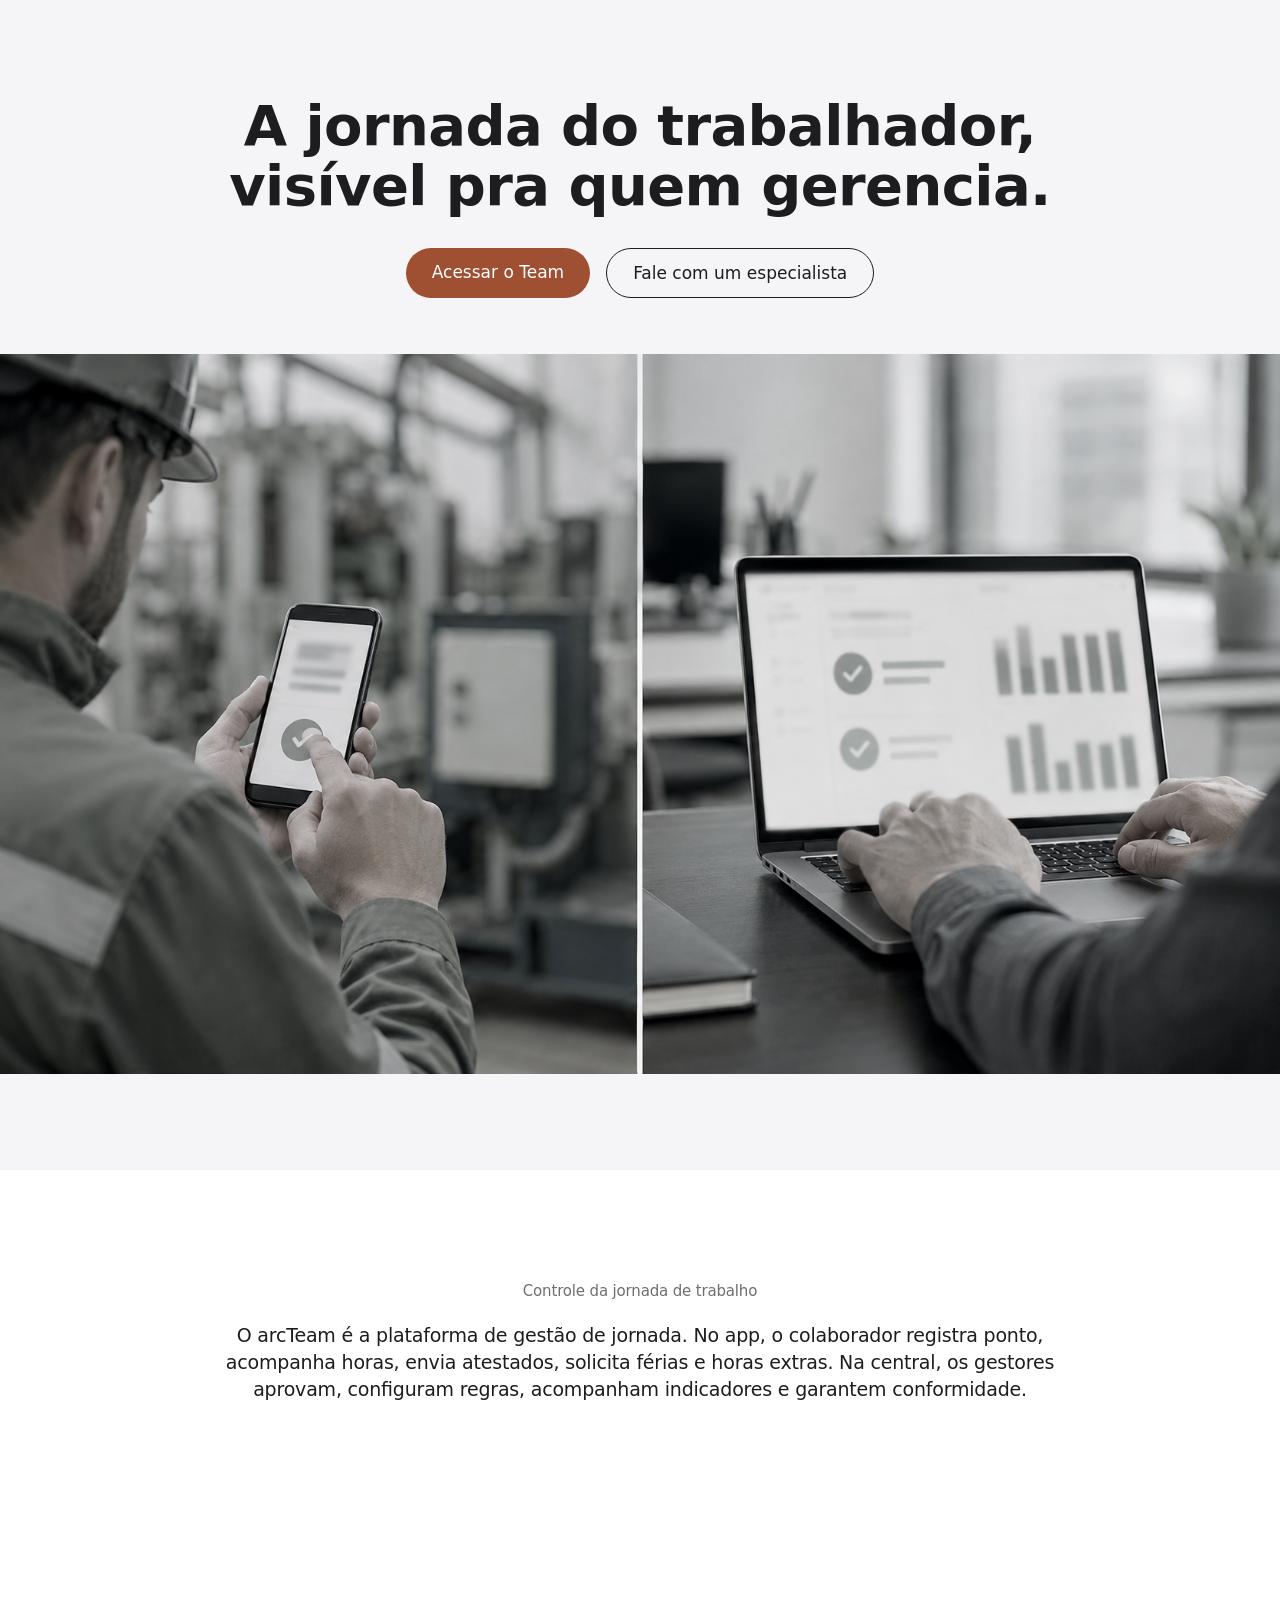
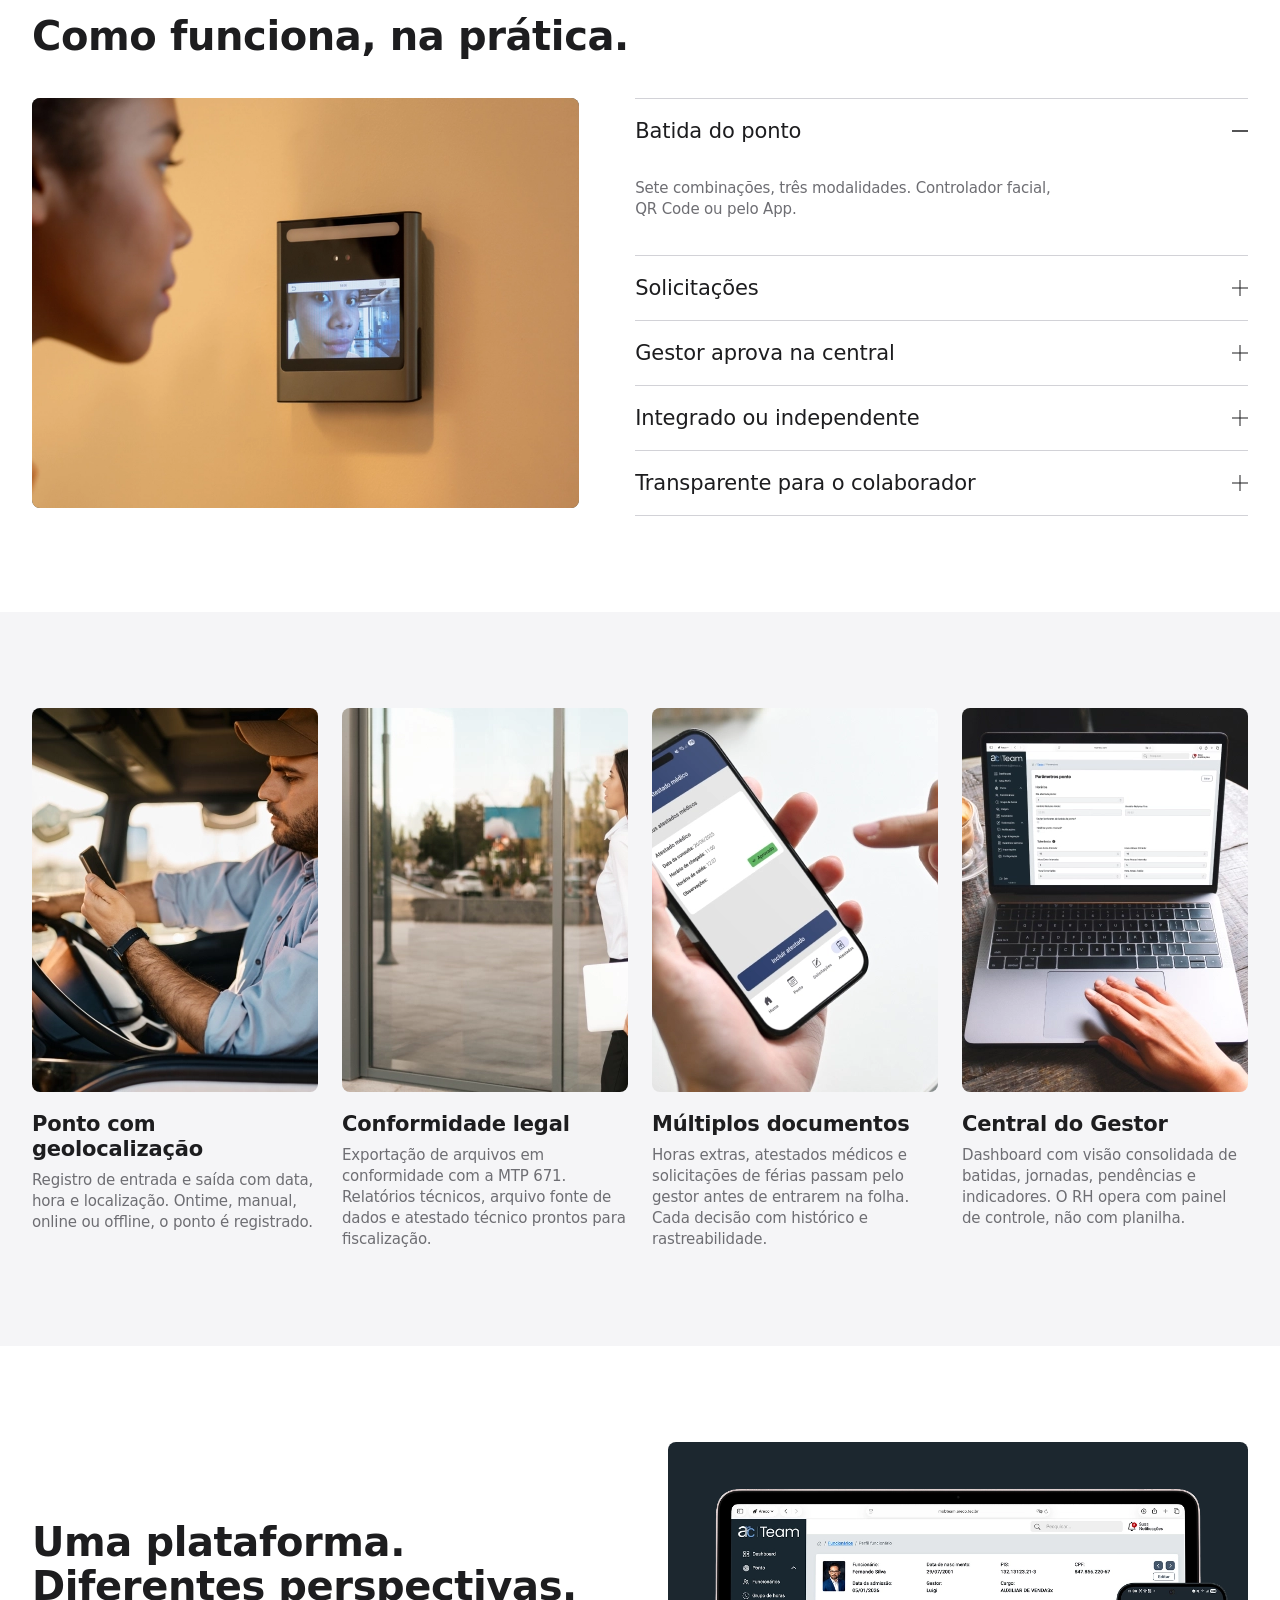
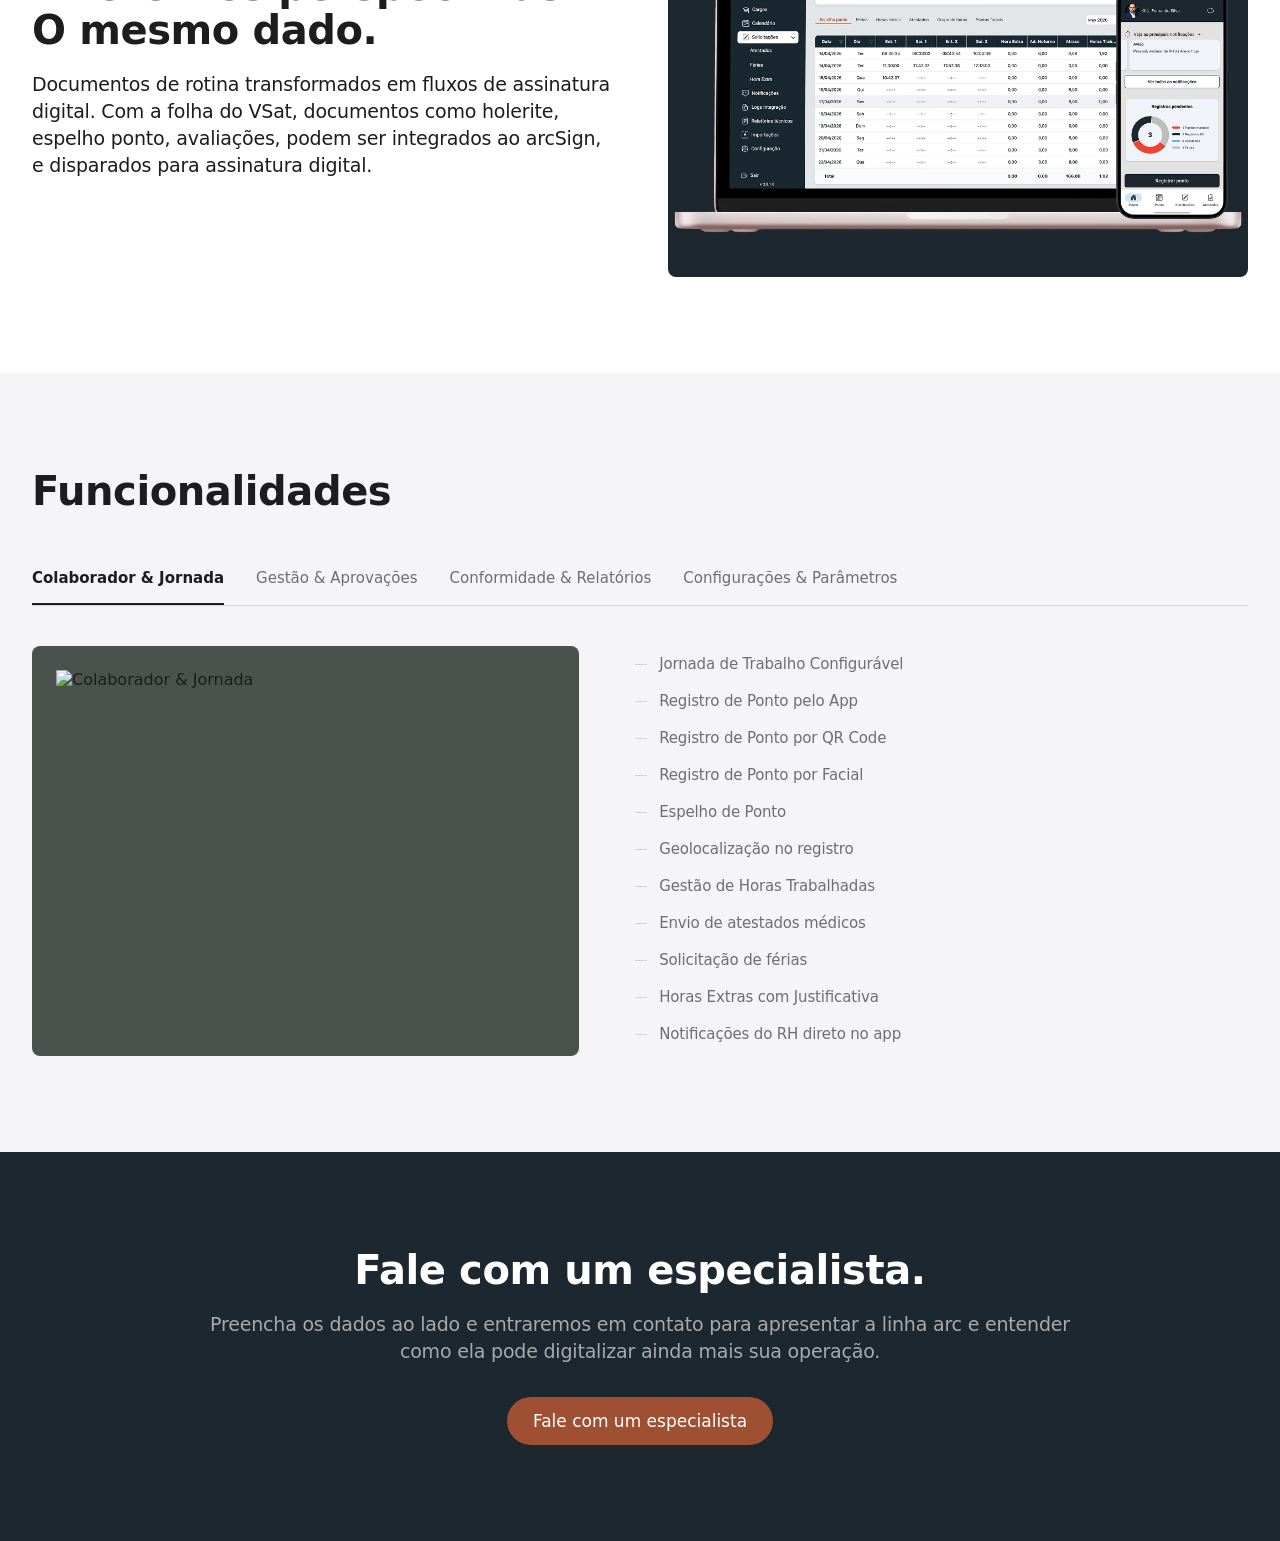
==== commit cd187d5b: "Adiciona width e height nas imagens do site" ====
--- a/index.html
+++ b/index.html
@@ -18,7 +18,7 @@
     </div>
     <div class="hero-media reveal">
       <!-- vídeo: arcTeam V2 1920x600 Site Corte 2.mp4 — arquivo será adicionado na Etapa 5 (inventário de imagens) -->
-      <video class="hero-video" autoplay muted loop playsinline poster="assets/img/hero.png"></video>
+      <video class="hero-video" autoplay muted loop playsinline poster="assets/img/hero.png" width="1672" height="941"></video>
     </div>
   </section>
 
@@ -35,11 +35,11 @@
       <div class="destaques-grid">
         <div class="destaques-media reveal">
           <div class="destaques-image-wrap">
-            <img class="destaques-image is-active" data-index="0" src="assets/img/batida-ponto.webp" alt="Batida do ponto">
-            <img class="destaques-image" data-index="1" src="assets/img/solicitações.webp" alt="Solicitações">
-            <img class="destaques-image" data-index="2" src="assets/img/gestor-aprova.webp" alt="Gestor aprova na central">
-            <img class="destaques-image" data-index="3" src="assets/img/integrado.webp" alt="Integrado ou independente">
-            <img class="destaques-image" data-index="4" src="assets/img/transparente.webp" alt="Transparente para o colaborador">
+            <img class="destaques-image is-active" data-index="0" src="assets/img/batida-ponto.webp" alt="Batida do ponto" width="1080" height="629">
+            <img class="destaques-image" data-index="1" src="assets/img/solicitações.webp" alt="Solicitações" width="1080" height="629">
+            <img class="destaques-image" data-index="2" src="assets/img/gestor-aprova.webp" alt="Gestor aprova na central" width="1080" height="629">
+            <img class="destaques-image" data-index="3" src="assets/img/integrado.webp" alt="Integrado ou independente" width="1080" height="629">
+            <img class="destaques-image" data-index="4" src="assets/img/transparente.webp" alt="Transparente para o colaborador" width="1080" height="629">
           </div>
         </div>
 
@@ -122,7 +122,7 @@
     <div class="container highlights-grid">
       <article class="highlight-card reveal">
         <div class="highlight-card-image-wrap">
-          <img class="highlight-card-image" src="assets/img/ponto-geocalização.webp" alt="Ponto com geolocalização">
+          <img class="highlight-card-image" src="assets/img/ponto-geocalização.webp" alt="Ponto com geolocalização" width="576" height="384">
         </div>
         <h3 class="heading-sm">Ponto com geolocalização</h3>
         <p class="body-text-sm">Registro de entrada e saída com data, hora e localização. Ontime, manual, online ou offline, o ponto é registrado.</p>
@@ -130,7 +130,7 @@
 
       <article class="highlight-card reveal">
         <div class="highlight-card-image-wrap">
-          <img class="highlight-card-image" src="assets/img/conformidade-legal.webp" alt="Conformidade legal">
+          <img class="highlight-card-image" src="assets/img/conformidade-legal.webp" alt="Conformidade legal" width="576" height="384">
         </div>
         <h3 class="heading-sm">Conformidade legal</h3>
         <p class="body-text-sm">Exportação de arquivos em conformidade com a MTP 671. Relatórios técnicos, arquivo fonte de dados e atestado técnico prontos para fiscalização.</p>
@@ -138,7 +138,7 @@
 
       <article class="highlight-card reveal">
         <div class="highlight-card-image-wrap">
-          <img class="highlight-card-image" src="assets/img/multiplos-documentos.webp" alt="Múltiplos documentos">
+          <img class="highlight-card-image" src="assets/img/multiplos-documentos.webp" alt="Múltiplos documentos" width="576" height="384">
         </div>
         <h3 class="heading-sm">Múltiplos documentos</h3>
         <p class="body-text-sm">Horas extras, atestados médicos e solicitações de férias passam pelo gestor antes de entrarem na folha. Cada decisão com histórico e rastreabilidade.</p>
@@ -146,7 +146,7 @@
 
       <article class="highlight-card reveal">
         <div class="highlight-card-image-wrap">
-          <img class="highlight-card-image" src="assets/img/central-gestor.webp" alt="Central do Gestor">
+          <img class="highlight-card-image" src="assets/img/central-gestor.webp" alt="Central do Gestor" width="576" height="384">
         </div>
         <h3 class="heading-sm">Central do Gestor</h3>
         <p class="body-text-sm">Dashboard com visão consolidada de batidas, jornadas, pendências e indicadores. O RH opera com painel de controle, não com planilha.</p>
@@ -161,7 +161,7 @@
         <p class="body-text">Documentos de rotina transformados em fluxos de assinatura digital. Com a folha do VSat, documentos como holerite, espelho ponto, avaliações, podem ser integrados ao arcSign, e disparados para assinatura digital.</p>
       </div>
       <div class="two-column-media reveal">
-        <img src="assets/img/DestaquesTeam.webp" alt="Painel do arcTeam com espelho de ponto e app do colaborador">
+        <img src="assets/img/DestaquesTeam.webp" alt="Painel do arcTeam com espelho de ponto e app do colaborador" width="1200" height="786">
       </div>
     </div>
   </section>
@@ -180,10 +180,10 @@
       <div class="funcionalidades-grid reveal">
         <div class="funcionalidades-media">
           <div class="funcionalidades-image-wrap">
-            <img class="funcionalidades-image is-active is-portrait" data-index="0" src="assets/img/colaborador.webp" alt="Colaborador &amp; Jornada">
-            <img class="funcionalidades-image" data-index="1" src="assets/img/gestao.webp" alt="Gestão &amp; Aprovações">
-            <img class="funcionalidades-image" data-index="2" src="assets/img/conformidade.webp" alt="Conformidade &amp; Relatórios">
-            <img class="funcionalidades-image" data-index="3" src="assets/img/configuração.webp" alt="Configurações &amp; Parâmetros">
+            <img class="funcionalidades-image is-active is-portrait" data-index="0" src="assets/img/colaborador.webp" alt="Colaborador &amp; Jornada" width="560" height="1288">
+            <img class="funcionalidades-image" data-index="1" src="assets/img/gestao.webp" alt="Gestão &amp; Aprovações" width="828" height="614">
+            <img class="funcionalidades-image" data-index="2" src="assets/img/conformidade.webp" alt="Conformidade &amp; Relatórios" width="828" height="611">
+            <img class="funcionalidades-image" data-index="3" src="assets/img/configuração.webp" alt="Configurações &amp; Parâmetros" width="828" height="611">
           </div>
         </div>
 
--- a/assets/css/style.css
+++ b/assets/css/style.css
@@ -21,28 +21,28 @@
   /* Typography — Font Families */
   --font-pp-neue-montreal: 'PP Neue Montreal', ui-sans-serif, system-ui, -apple-system, BlinkMacSystemFont, "Segoe UI", Roboto, sans-serif;
 
-  /* Typography — Scale */
-  --text-caption: 15px;
+  /* Typography — Scale (clamp: mínimo mobile → máximo desktop já aprovado) */
+  --text-caption: clamp(0.875rem, 0.84rem + 0.15vw, 0.9375rem);
   --leading-caption: 1.43;
-  --tracking-caption: -0.16px;
-  --text-body-sm: 15px;
+  --tracking-caption: -0.0107em;
+  --text-body-sm: clamp(0.875rem, 0.84rem + 0.15vw, 0.9375rem);
   --leading-body-sm: 1.4;
-  --tracking-body-sm: -0.16px;
-  --text-body: 19px;
+  --tracking-body-sm: -0.0107em;
+  --text-body: clamp(1.0625rem, 1rem + 0.3vw, 1.1875rem);
   --leading-body: 1.42;
-  --tracking-body: -0.2px;
-  --text-subheading: 21px;
+  --tracking-body: -0.0105em;
+  --text-subheading: clamp(1.125rem, 1.05rem + 0.35vw, 1.3125rem);
   --leading-subheading: 1.3;
-  --tracking-subheading: -0.1px;
-  --text-heading-sm: 30px;
+  --tracking-subheading: -0.0048em;
+  --text-heading-sm: clamp(1.375rem, 1.15rem + 1vw, 1.875rem);
   --leading-heading-sm: 1.2;
-  --tracking-heading-sm: -0.3px;
-  --text-heading: 40px;
+  --tracking-heading-sm: -0.01em;
+  --text-heading: clamp(1.75rem, 1.35rem + 1.8vw, 2.5rem);
   --leading-heading: 1.1;
-  --tracking-heading: -0.4px;
-  --text-display: 56px;
+  --tracking-heading: -0.01em;
+  --text-display: clamp(2rem, 1.3rem + 3vw, 3.5rem);
   --leading-display: 1.07;
-  --tracking-display: -0.6px;
+  --tracking-display: -0.0107em;
 
   /* Typography — Weights */
   --font-weight-light: 300;
@@ -318,7 +318,13 @@
   margin: var(--spacing-8, 8px) 0 0;
 }
 
-@media (max-width: 900px) {
+@media (max-width: 999px) {
+  .highlights-grid {
+    grid-template-columns: repeat(2, 1fr);
+  }
+}
+
+@media (max-width: 599px) {
   .highlights-grid {
     grid-template-columns: 1fr;
   }
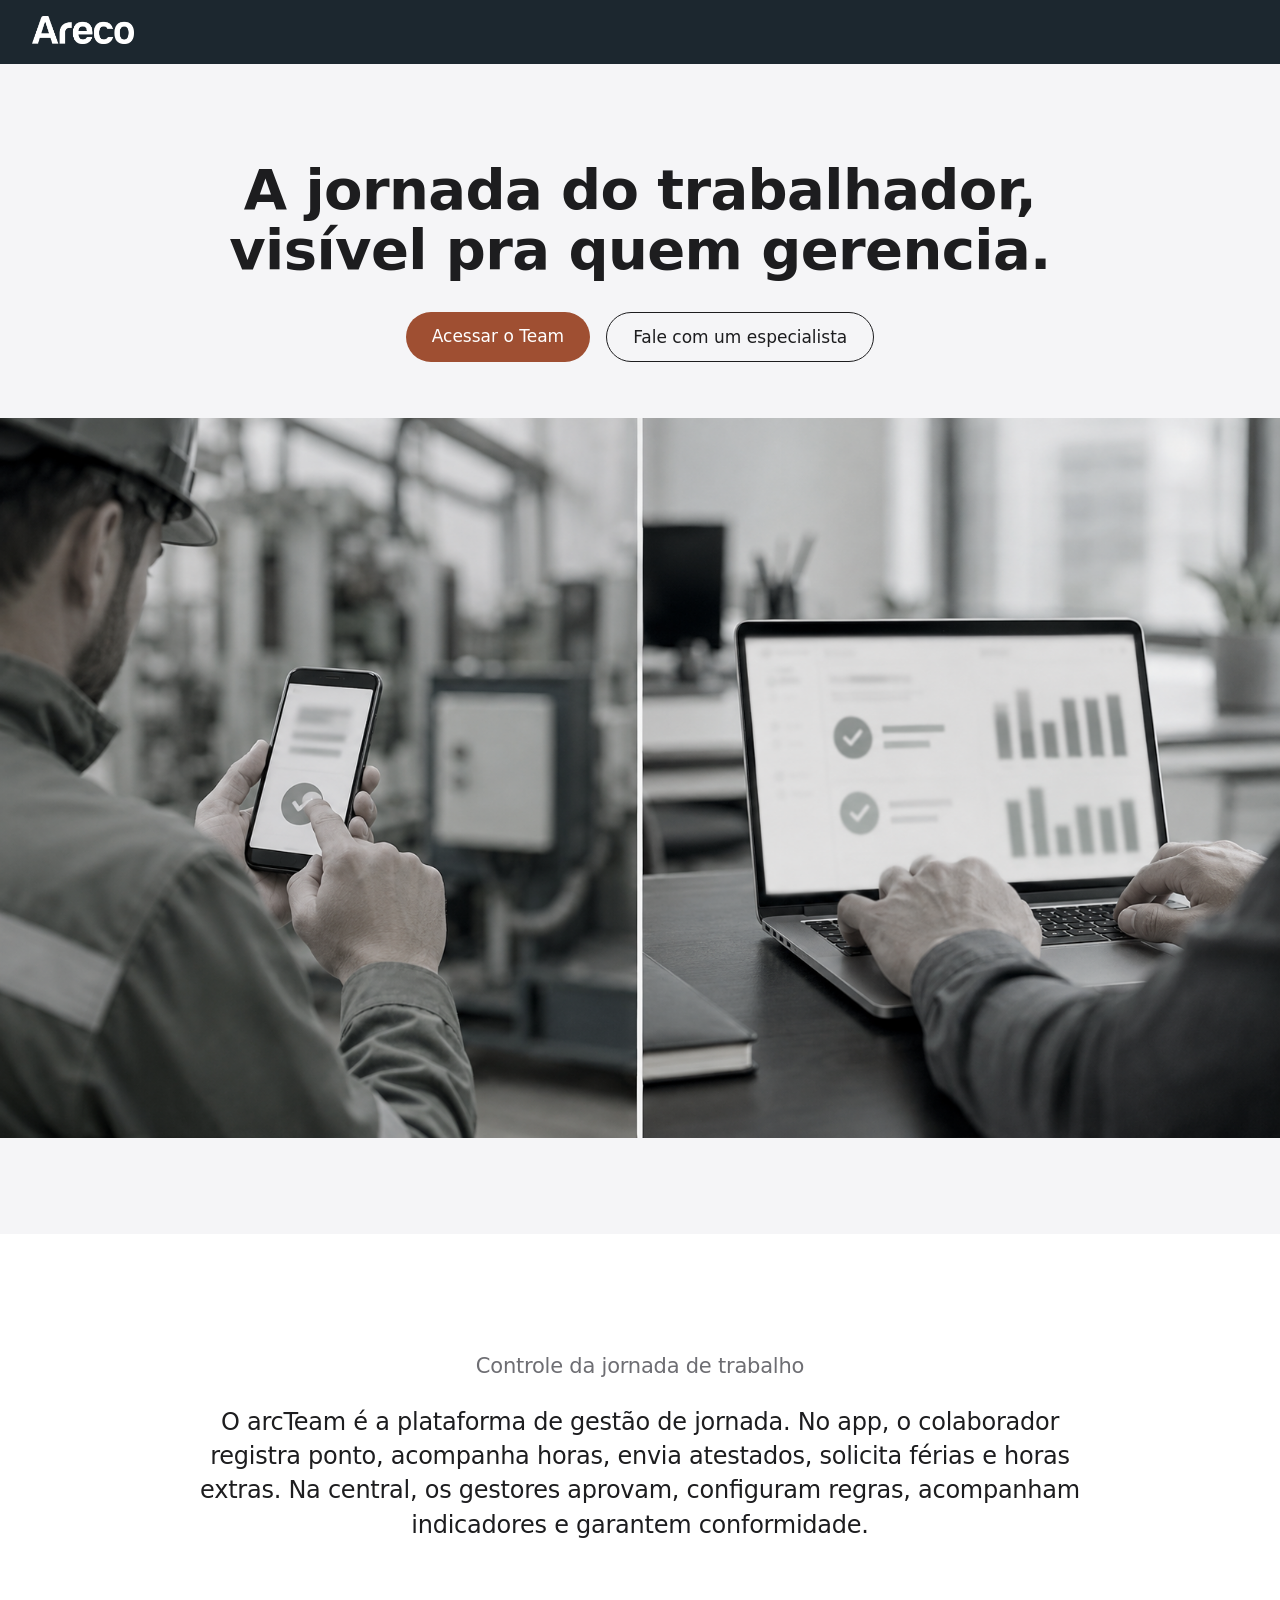
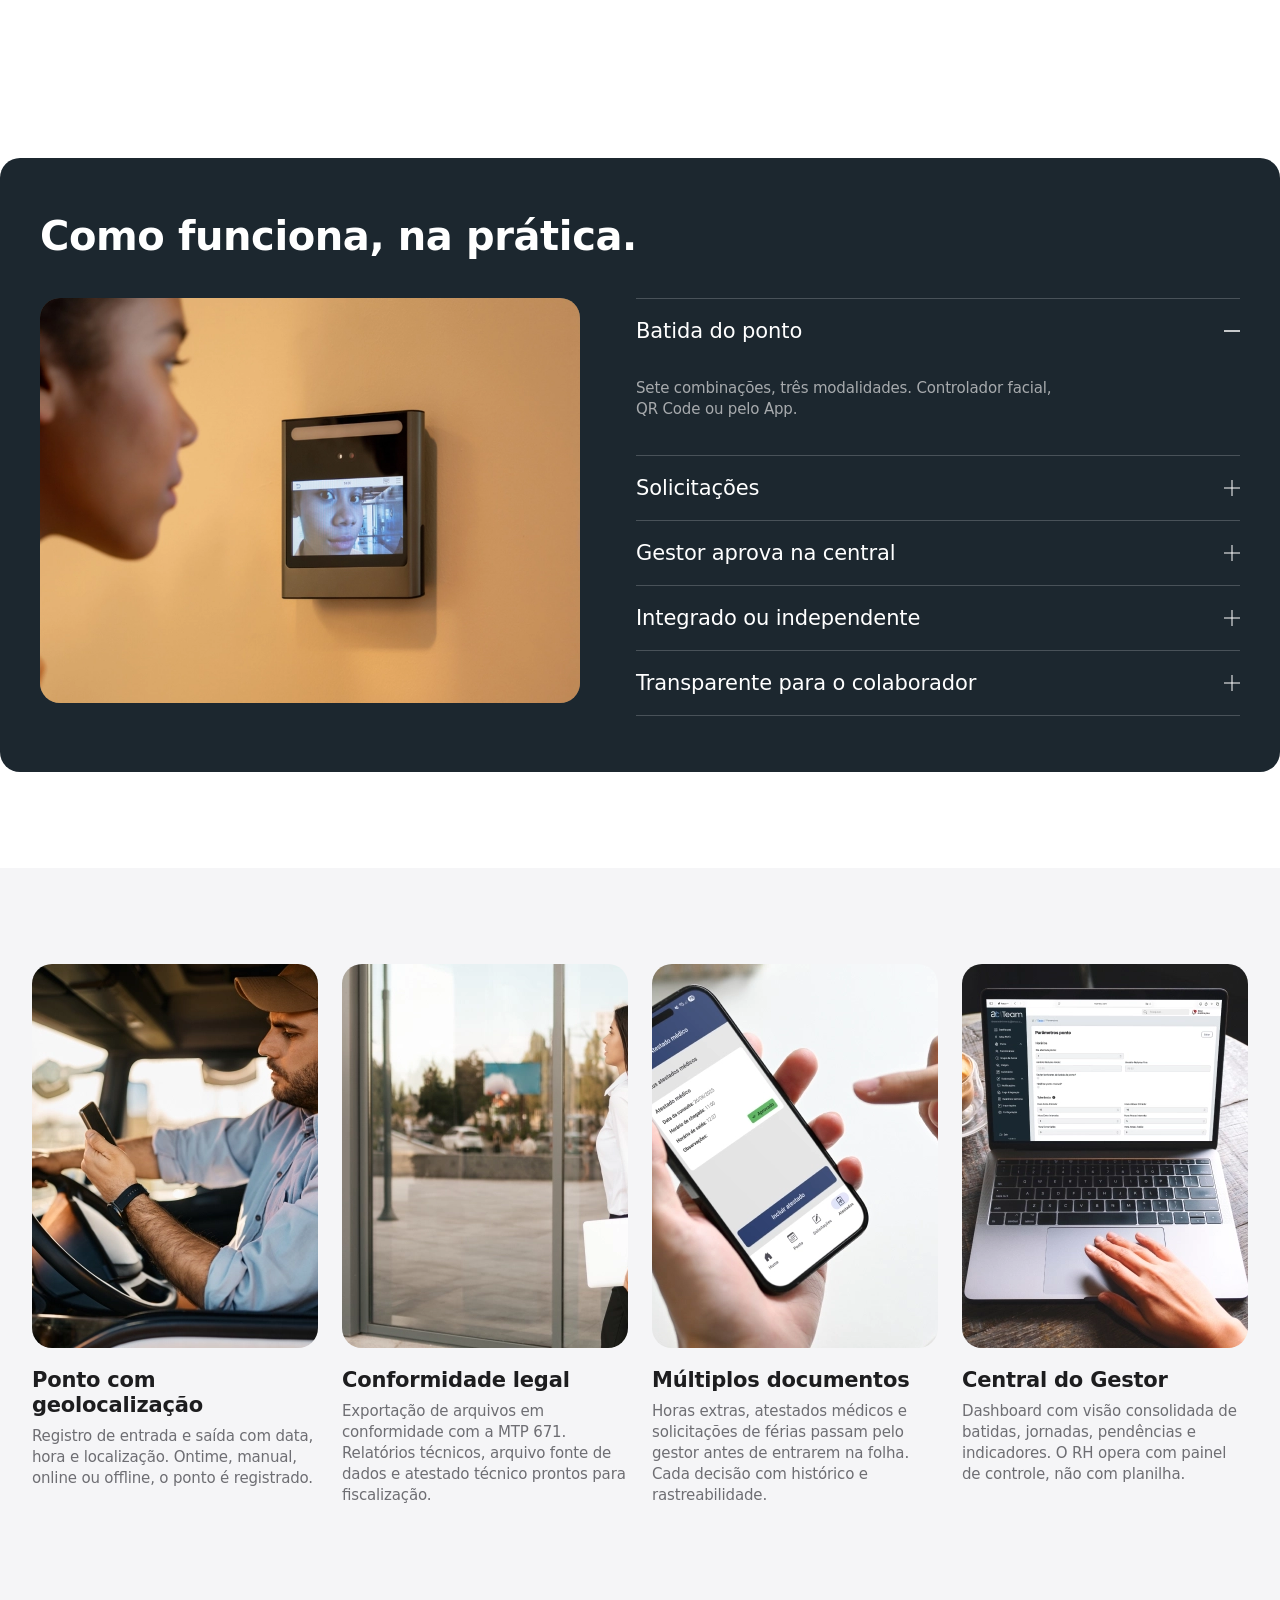
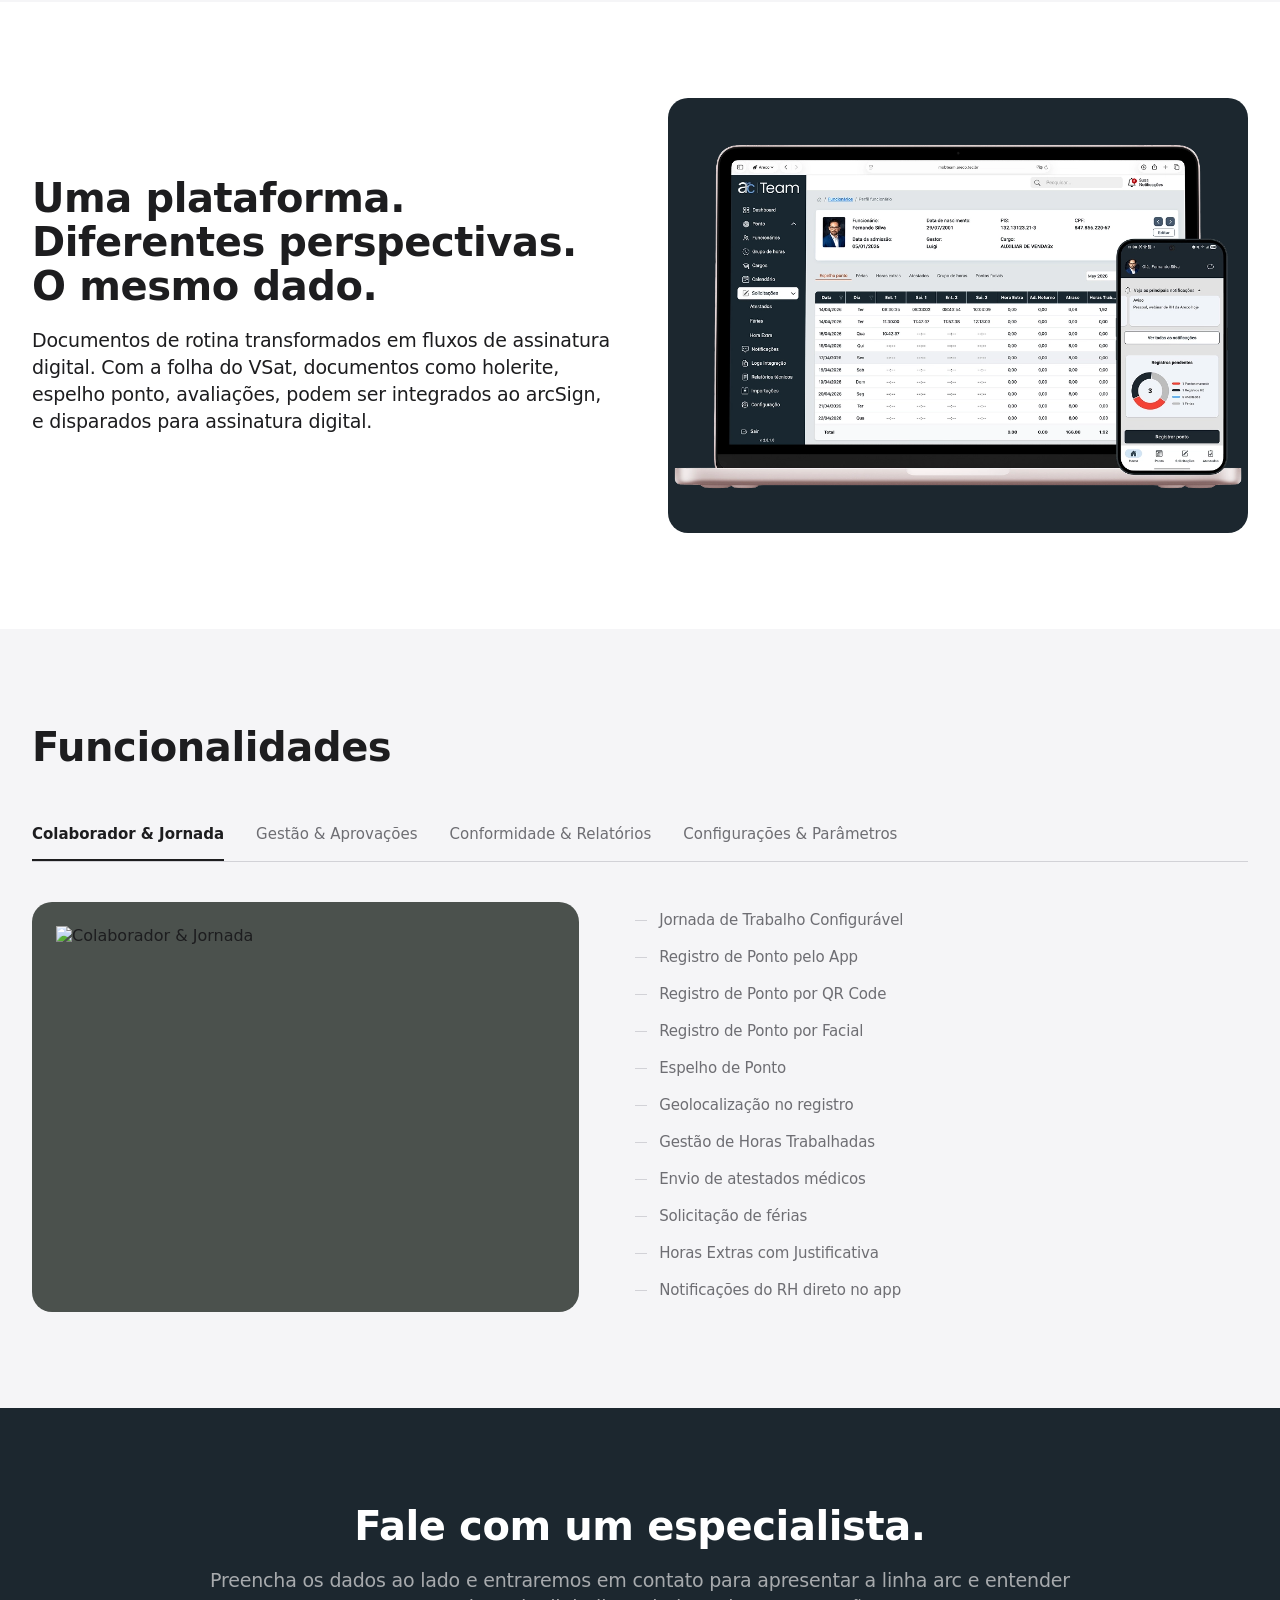
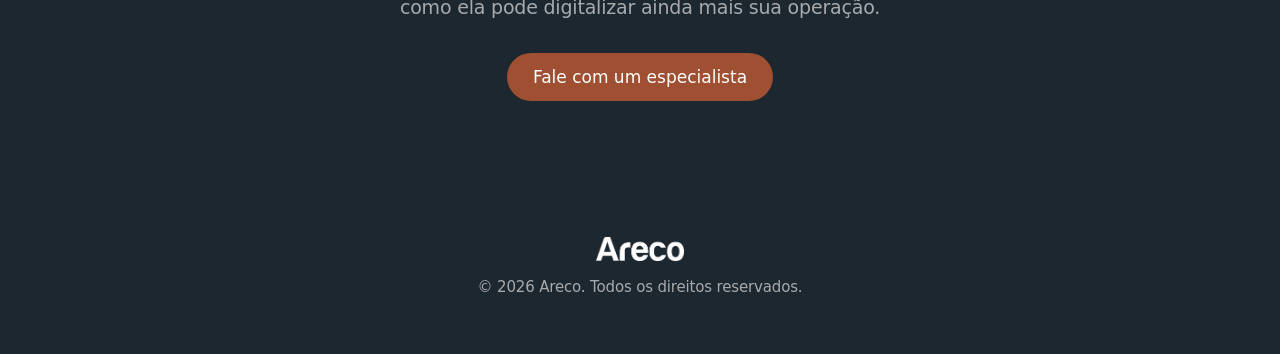
==== commit 19aa3084: "Adiciona cabeçalho e rodapé com a logo da Areco" ====
--- a/index.html
+++ b/index.html
@@ -8,6 +8,14 @@
 </head>
 <body>
 
+  <header class="site-header">
+    <div class="container">
+      <a href="index.html" class="site-header-logo">
+        <img src="assets/img/logo.png" alt="Areco" width="1540" height="422">
+      </a>
+    </div>
+  </header>
+
   <section class="hero">
     <div class="hero-text reveal">
       <h1 class="display">A jornada do trabalhador, visível pra quem gerencia.</h1>
@@ -177,18 +185,15 @@
         <button class="funcionalidades-tab" type="button" role="tab" aria-selected="false" aria-controls="func-panel-3" id="func-tab-3" data-index="3">Configurações &amp; Parâmetros</button>
       </div>
 
-      <div class="funcionalidades-grid reveal">
-        <div class="funcionalidades-media">
-          <div class="funcionalidades-image-wrap">
-            <img class="funcionalidades-image is-active is-portrait" data-index="0" src="assets/img/colaborador.webp" alt="Colaborador &amp; Jornada" width="560" height="1288">
-            <img class="funcionalidades-image" data-index="1" src="assets/img/gestao.webp" alt="Gestão &amp; Aprovações" width="828" height="614">
-            <img class="funcionalidades-image" data-index="2" src="assets/img/conformidade.webp" alt="Conformidade &amp; Relatórios" width="828" height="611">
-            <img class="funcionalidades-image" data-index="3" src="assets/img/configuração.webp" alt="Configurações &amp; Parâmetros" width="828" height="611">
-          </div>
-        </div>
-
-        <div class="funcionalidades-panels">
-          <ul class="funcionalidades-list is-active" data-index="0" id="func-panel-0" role="tabpanel" aria-labelledby="func-tab-0">
+      <div class="funcionalidades-groups reveal">
+        <div class="funcionalidades-group is-active" data-index="0" id="func-panel-0" role="tabpanel" aria-labelledby="func-tab-0">
+          <h3 class="funcionalidades-group-title subheading">Colaborador &amp; Jornada</h3>
+          <div class="funcionalidades-media">
+            <div class="funcionalidades-image-wrap">
+              <img class="funcionalidades-image is-portrait" src="assets/img/colaborador.webp" alt="Colaborador &amp; Jornada" width="560" height="1288">
+            </div>
+          </div>
+          <ul class="funcionalidades-list">
             <li class="body-text-sm">Jornada de Trabalho Configurável</li>
             <li class="body-text-sm">Registro de Ponto pelo App</li>
             <li class="body-text-sm">Registro de Ponto por QR Code</li>
@@ -201,8 +206,16 @@
             <li class="body-text-sm">Horas Extras com Justificativa</li>
             <li class="body-text-sm">Notificações do RH direto no app</li>
           </ul>
-
-          <ul class="funcionalidades-list" data-index="1" id="func-panel-1" role="tabpanel" aria-labelledby="func-tab-1">
+        </div>
+
+        <div class="funcionalidades-group" data-index="1" id="func-panel-1" role="tabpanel" aria-labelledby="func-tab-1">
+          <h3 class="funcionalidades-group-title subheading">Gestão &amp; Aprovações</h3>
+          <div class="funcionalidades-media">
+            <div class="funcionalidades-image-wrap">
+              <img class="funcionalidades-image" src="assets/img/gestao.webp" alt="Gestão &amp; Aprovações" width="828" height="614">
+            </div>
+          </div>
+          <ul class="funcionalidades-list">
             <li class="body-text-sm">Múltiplos gestores</li>
             <li class="body-text-sm">Usuário master</li>
             <li class="body-text-sm">Visão consolidada de batidas e pendências</li>
@@ -211,15 +224,31 @@
             <li class="body-text-sm">Aprovação de batidas manuais</li>
             <li class="body-text-sm">Registro de geolocalização</li>
           </ul>
-
-          <ul class="funcionalidades-list" data-index="2" id="func-panel-2" role="tabpanel" aria-labelledby="func-tab-2">
+        </div>
+
+        <div class="funcionalidades-group" data-index="2" id="func-panel-2" role="tabpanel" aria-labelledby="func-tab-2">
+          <h3 class="funcionalidades-group-title subheading">Conformidade &amp; Relatórios</h3>
+          <div class="funcionalidades-media">
+            <div class="funcionalidades-image-wrap">
+              <img class="funcionalidades-image" src="assets/img/conformidade.webp" alt="Conformidade &amp; Relatórios" width="828" height="611">
+            </div>
+          </div>
+          <ul class="funcionalidades-list">
             <li class="body-text-sm">Exportação Portarias 671 e legado 1510</li>
             <li class="body-text-sm">Arquivo fonte de dados</li>
             <li class="body-text-sm">Atestado técnico e termo de responsabilidade</li>
             <li class="body-text-sm">Integração nativa com VSat ERP</li>
           </ul>
-
-          <ul class="funcionalidades-list" data-index="3" id="func-panel-3" role="tabpanel" aria-labelledby="func-tab-3">
+        </div>
+
+        <div class="funcionalidades-group" data-index="3" id="func-panel-3" role="tabpanel" aria-labelledby="func-tab-3">
+          <h3 class="funcionalidades-group-title subheading">Configurações &amp; Parâmetros</h3>
+          <div class="funcionalidades-media">
+            <div class="funcionalidades-image-wrap">
+              <img class="funcionalidades-image" src="assets/img/configuração.webp" alt="Configurações &amp; Parâmetros" width="828" height="611">
+            </div>
+          </div>
+          <ul class="funcionalidades-list">
             <li class="body-text-sm">7 combinações de batida</li>
             <li class="body-text-sm">Cadastro completo de funcionários</li>
             <li class="body-text-sm">Cadastro de cargos e grupos de horas</li>
@@ -242,6 +271,13 @@
     </div>
   </section>
 
+  <footer class="site-footer">
+    <div class="container">
+      <img src="assets/img/logo.png" alt="Areco" width="1540" height="422" class="site-footer-logo">
+      <p class="caption">© 2026 Areco. Todos os direitos reservados.</p>
+    </div>
+  </footer>
+
   <script src="assets/js/main.js"></script>
 </body>
 </html>
--- a/assets/css/style.css
+++ b/assets/css/style.css
@@ -17,6 +17,7 @@
   --color-frost: #f5f5f7;
   --color-ash: #6e6e73;
   --color-hairline: #d2d2d7;
+  --color-areco-navy-hairline: rgba(255, 255, 255, 0.2);
 
   /* Typography — Font Families */
   --font-pp-neue-montreal: 'PP Neue Montreal', ui-sans-serif, system-ui, -apple-system, BlinkMacSystemFont, "Segoe UI", Roboto, sans-serif;
@@ -68,10 +69,10 @@
   --element-gap: 24px;
 
   /* Border Radius */
-  --radius-lg: 8px;
-  --radius-cards: 8px;
-  --radius-images: 8px;
-  --radius-inputs: 8px;
+  --radius-lg: 20px;
+  --radius-cards: 20px;
+  --radius-images: 20px;
+  --radius-inputs: 20px;
   --radius-pill: 980px;
 
   /* Surfaces */
@@ -233,6 +234,23 @@
   transform: translateY(0);
 }
 
+/* Cabeçalho — fundo azul-marinho pra logo branca ficar legível */
+.site-header {
+  background-color: var(--color-areco-navy);
+  padding-block: var(--spacing-16);
+}
+
+.site-header-logo {
+  display: inline-block;
+  line-height: 0;
+}
+
+.site-header-logo img {
+  display: block;
+  height: 28px;
+  width: auto;
+}
+
 /* Hero */
 .hero {
   background-color: var(--color-frost);
@@ -273,6 +291,11 @@
 
 .intro .caption {
   margin-bottom: var(--spacing-16);
+  font-size: var(--text-subheading);
+}
+
+.intro .body-text {
+  font-size: clamp(1.1875rem, 1.1rem + 0.5vw, 1.5rem);
 }
 
 /* Grid de cards de destaque — sem painel de card, imagem + tipografia flat */
@@ -385,9 +408,34 @@
   margin-bottom: var(--spacing-32);
 }
 
+/* Rodapé — logo branca + copyright, fundo azul-marinho */
+.site-footer {
+  background-color: var(--color-areco-navy);
+  padding-block: var(--spacing-40);
+  text-align: center;
+}
+
+.site-footer-logo {
+  display: block;
+  height: 24px;
+  width: auto;
+  margin: 0 auto var(--spacing-16);
+}
+
+.site-footer .caption {
+  color: var(--color-linen-mist);
+}
+
 /* Destaques — accordion vertical com imagem que troca por estado */
 .destaques {
   background-color: var(--color-paper-white);
+}
+
+.destaques .container {
+  background-color: var(--color-areco-navy);
+  color: var(--color-paper-white);
+  border-radius: var(--radius-images);
+  padding: var(--spacing-56) var(--spacing-40);
 }
 
 .destaques-heading {
@@ -433,11 +481,11 @@
 }
 
 .destaques-item {
-  border-bottom: 1px solid var(--color-hairline);
+  border-bottom: 1px solid var(--color-areco-navy-hairline);
 }
 
 .destaques-item:first-child {
-  border-top: 1px solid var(--color-hairline);
+  border-top: 1px solid var(--color-areco-navy-hairline);
 }
 
 .destaques-item-trigger {
@@ -453,7 +501,7 @@
   text-align: left;
   cursor: pointer;
   font-family: var(--font-pp-neue-montreal);
-  color: var(--color-carbon);
+  color: var(--color-paper-white);
 }
 
 .destaques-item-title {
@@ -473,7 +521,7 @@
 .destaques-item-icon::after {
   content: '';
   position: absolute;
-  background-color: var(--color-carbon);
+  background-color: var(--color-paper-white);
   transition: transform 0.3s ease;
 }
 
@@ -515,6 +563,10 @@
 .destaques-item-panel-inner {
   padding-bottom: var(--spacing-20);
   max-width: 440px;
+}
+
+.destaques-item-panel-inner .body-text-sm {
+  color: var(--color-linen-mist);
 }
 
 @media (max-width: 1023px) {
@@ -576,10 +628,28 @@
   border-bottom-color: var(--color-carbon);
 }
 
-.funcionalidades-grid {
+.funcionalidades-groups {
+  position: relative;
+  display: grid;
+}
+
+.funcionalidades-group {
+  grid-area: 1 / 1;
   display: flex;
   gap: var(--spacing-56);
   align-items: flex-start;
+  opacity: 0;
+  pointer-events: none;
+  transition: opacity 0.4s ease;
+}
+
+.funcionalidades-group.is-active {
+  opacity: 1;
+  pointer-events: auto;
+}
+
+.funcionalidades-group-title {
+  display: none;
 }
 
 .funcionalidades-media {
@@ -596,17 +666,10 @@
 }
 
 .funcionalidades-image {
-  position: absolute;
-  inset: 0;
+  display: block;
   width: 100%;
   height: 100%;
   object-fit: cover;
-  opacity: 0;
-  transition: opacity 0.4s ease;
-}
-
-.funcionalidades-image.is-active {
-  opacity: 1;
 }
 
 .funcionalidades-image.is-portrait {
@@ -614,24 +677,11 @@
   padding: var(--spacing-24);
 }
 
-.funcionalidades-panels {
+.funcionalidades-list {
   flex: 1;
-  display: grid;
-}
-
-.funcionalidades-list {
-  grid-area: 1 / 1;
   list-style: none;
   margin: 0;
   padding: 0;
-  opacity: 0;
-  pointer-events: none;
-  transition: opacity 0.4s ease;
-}
-
-.funcionalidades-list.is-active {
-  opacity: 1;
-  pointer-events: auto;
 }
 
 .funcionalidades-list li {
@@ -656,16 +706,40 @@
 }
 
 @media (max-width: 767px) {
-  .funcionalidades-grid {
+  .funcionalidades-tabs {
+    display: none;
+  }
+
+  .funcionalidades-groups {
+    display: block;
+  }
+
+  .funcionalidades-group {
+    position: static;
+    grid-area: auto;
     flex-direction: column;
+    opacity: 1;
+    pointer-events: auto;
+    transition: none;
+    margin-bottom: var(--spacing-56);
+  }
+
+  .funcionalidades-group:last-child {
+    margin-bottom: 0;
+  }
+
+  .funcionalidades-group-title {
+    display: block;
+    margin-bottom: var(--spacing-16);
   }
 
   .funcionalidades-media {
     flex-basis: auto;
     width: 100%;
-  }
-
-  .funcionalidades-panels {
+    margin-bottom: var(--spacing-24);
+  }
+
+  .funcionalidades-list {
     width: 100%;
   }
 }
@@ -725,8 +799,7 @@
   }
 
   .funcionalidades-tab,
-  .funcionalidades-image,
-  .funcionalidades-list {
+  .funcionalidades-group {
     transition: none;
   }
 }
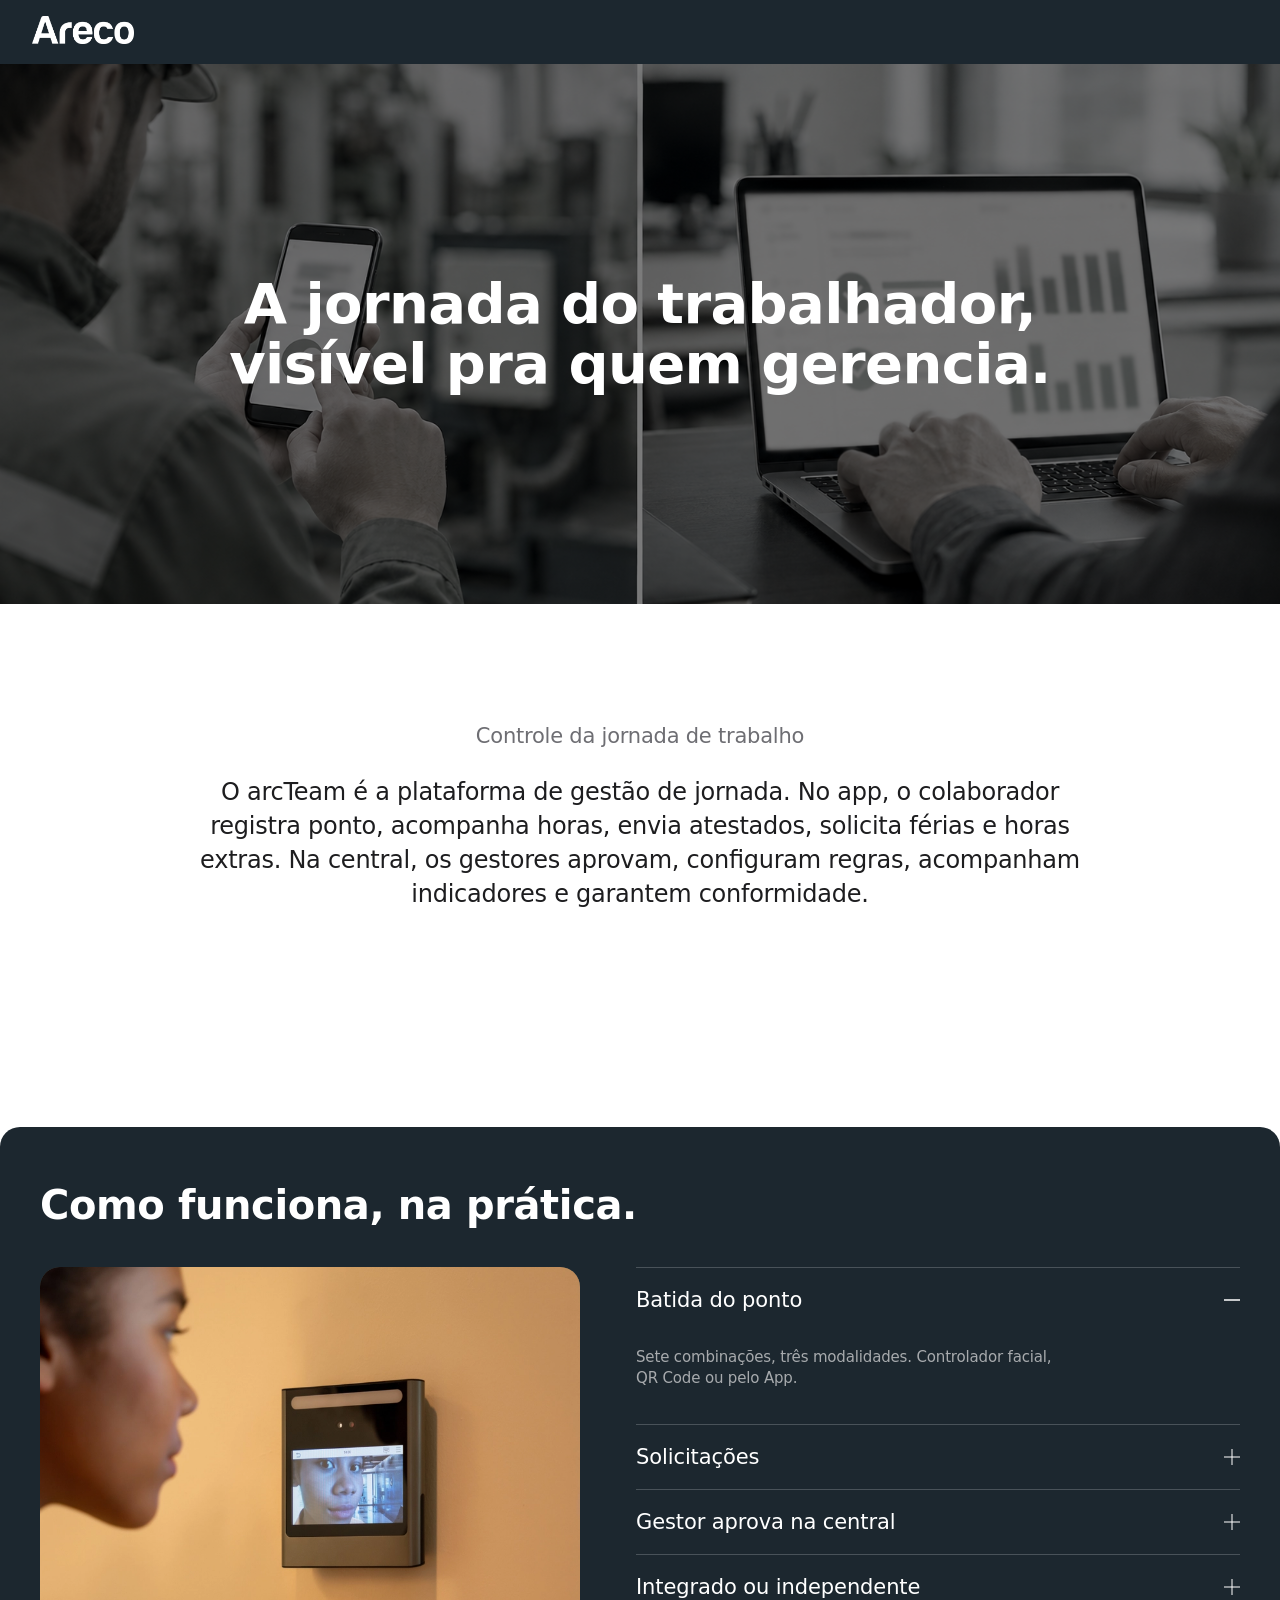
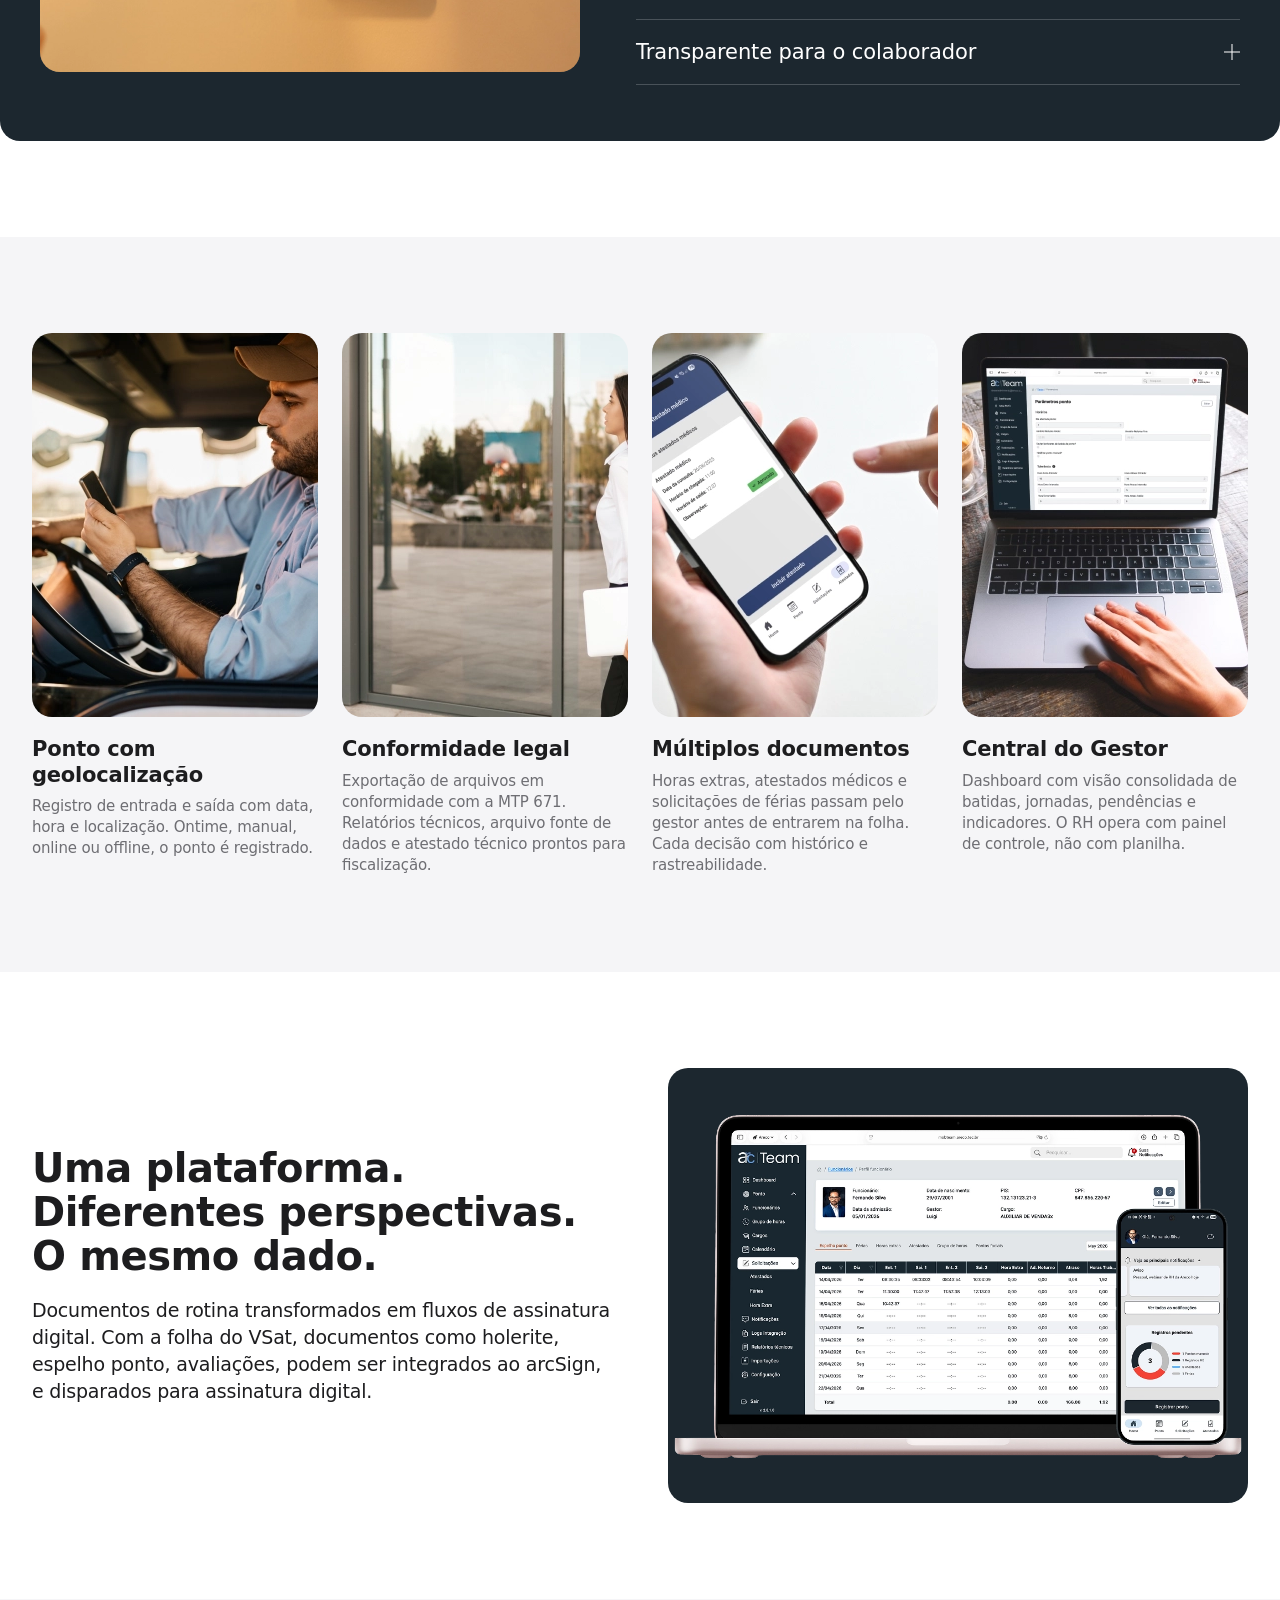
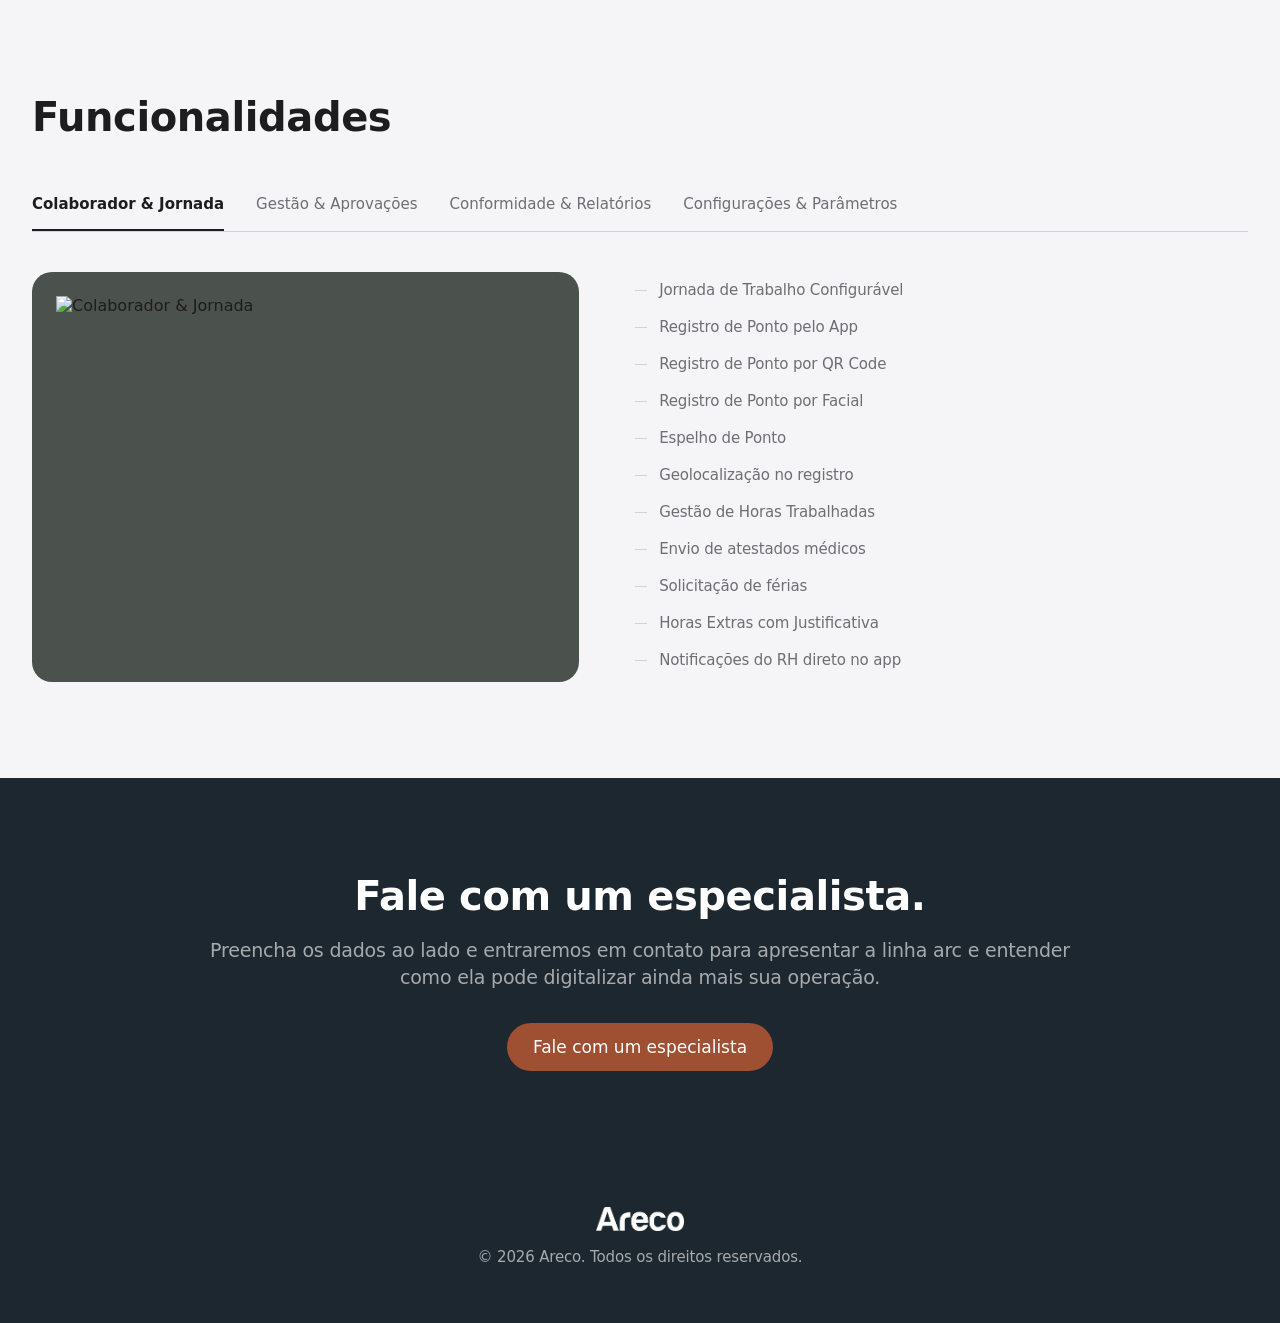
==== commit 4412eb6b: "Transforma hero em imagem de fundo sem botões" ====
--- a/index.html
+++ b/index.html
@@ -19,14 +19,6 @@
   <section class="hero">
     <div class="hero-text reveal">
       <h1 class="display">A jornada do trabalhador, visível pra quem gerencia.</h1>
-      <div class="hero-ctas">
-        <a class="button-primary" href="https://mobteam.areco.com.br/?utm_source=areco.com.br&amp;utm_medium=acessar">Acessar o Team</a>
-        <a class="button-secondary" href="#contato">Fale com um especialista</a>
-      </div>
-    </div>
-    <div class="hero-media reveal">
-      <!-- vídeo: arcTeam V2 1920x600 Site Corte 2.mp4 — arquivo será adicionado na Etapa 5 (inventário de imagens) -->
-      <video class="hero-video" autoplay muted loop playsinline poster="assets/img/hero.png" width="1672" height="941"></video>
     </div>
   </section>
 
--- a/assets/css/style.css
+++ b/assets/css/style.css
@@ -251,37 +251,34 @@
   width: auto;
 }
 
-/* Hero */
+/* Hero — imagem de fundo, altura parcial pra revelar o resto do site ao rolar */
 .hero {
-  background-color: var(--color-frost);
+  position: relative;
+  min-height: 60dvh;
+  display: flex;
+  align-items: center;
+  justify-content: center;
+  background-image: url('../img/hero.png');
+  background-size: cover;
+  background-position: center;
   text-align: center;
+  overflow: hidden;
+}
+
+.hero::before {
+  content: '';
+  position: absolute;
+  inset: 0;
+  background: rgba(0, 0, 0, 0.5);
 }
 
 .hero-text {
+  position: relative;
+  z-index: 1;
   max-width: var(--text-max-width);
   margin: 0 auto;
-  padding: 0 var(--spacing-32);
-}
-
-.hero-ctas {
-  display: flex;
-  justify-content: center;
-  gap: var(--spacing-16);
-  flex-wrap: wrap;
-  margin-top: var(--spacing-32);
-}
-
-.hero-media {
-  margin-top: var(--spacing-56);
-  width: 100%;
-  overflow: hidden;
-}
-
-.hero-video {
-  display: block;
-  width: 100%;
-  height: auto;
-  object-fit: cover;
+  padding: var(--spacing-56) var(--spacing-32);
+  color: var(--color-paper-white);
 }
 
 /* Introdução */
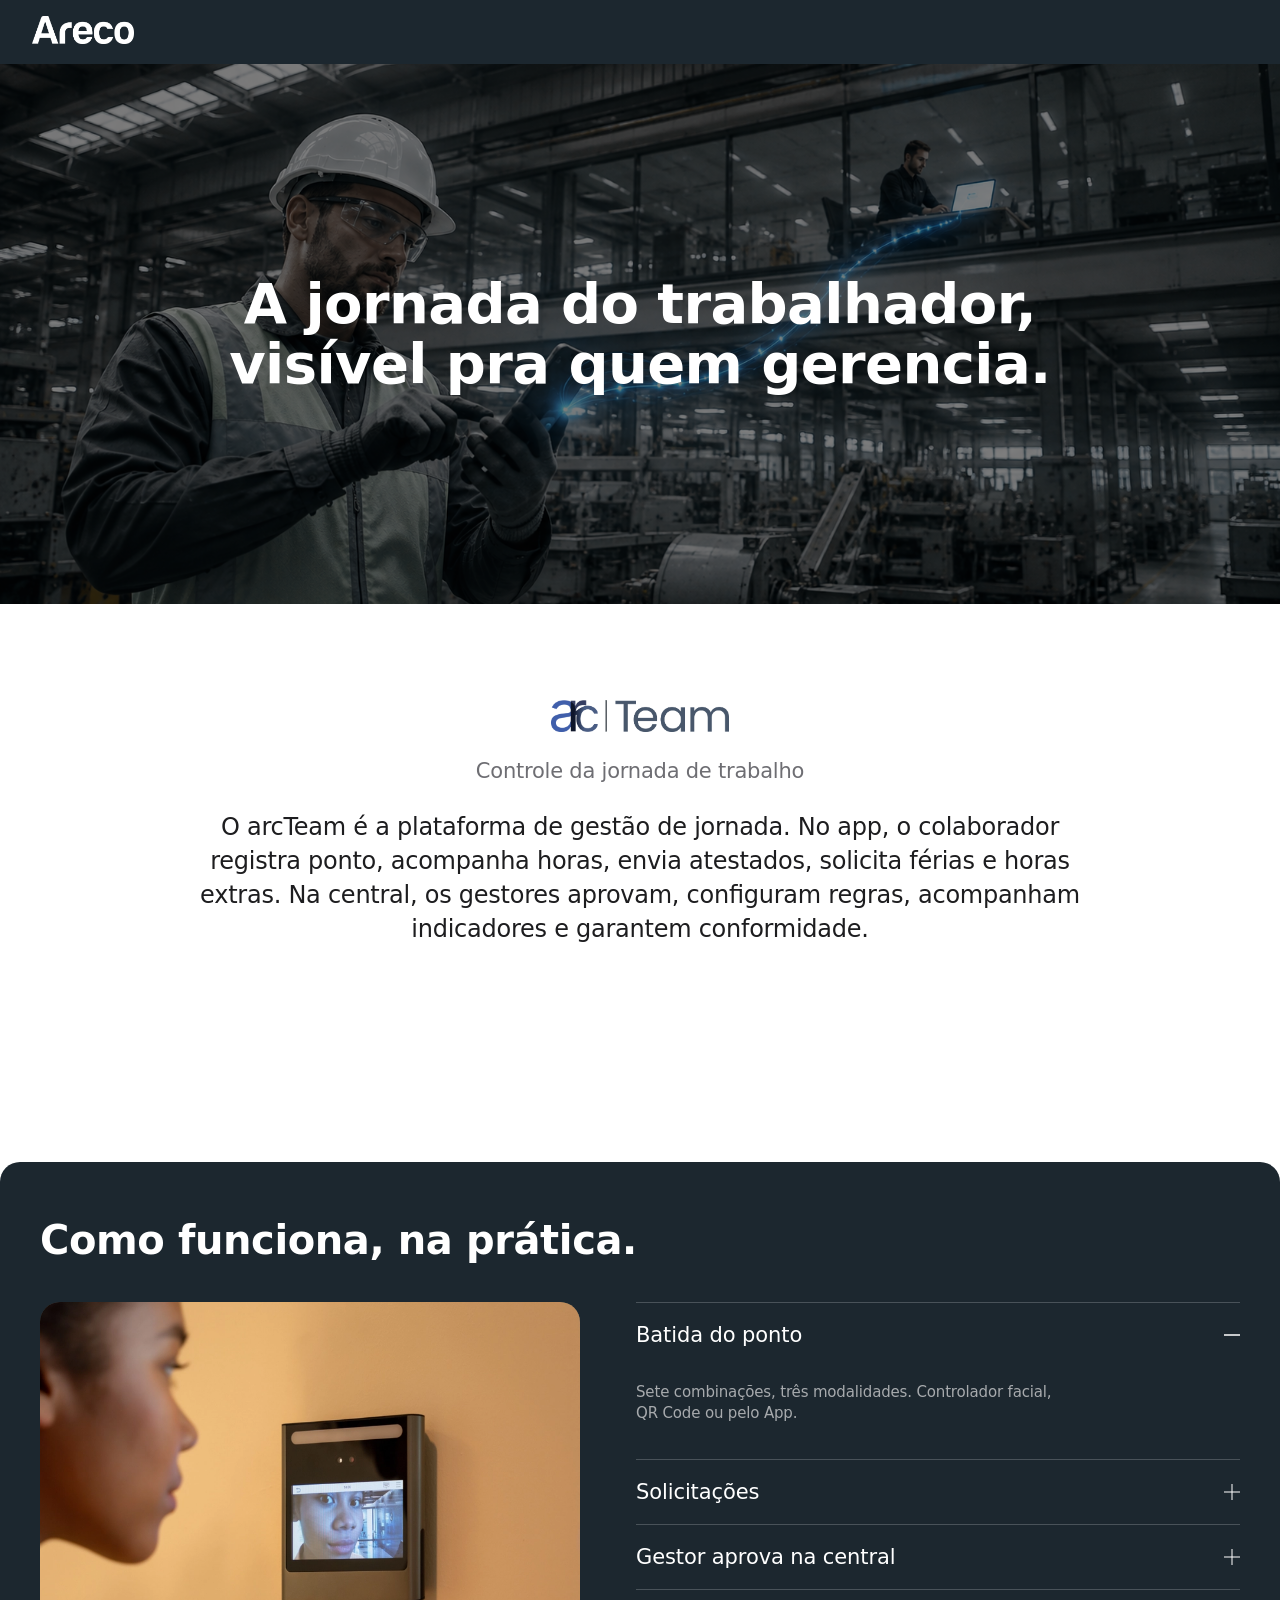
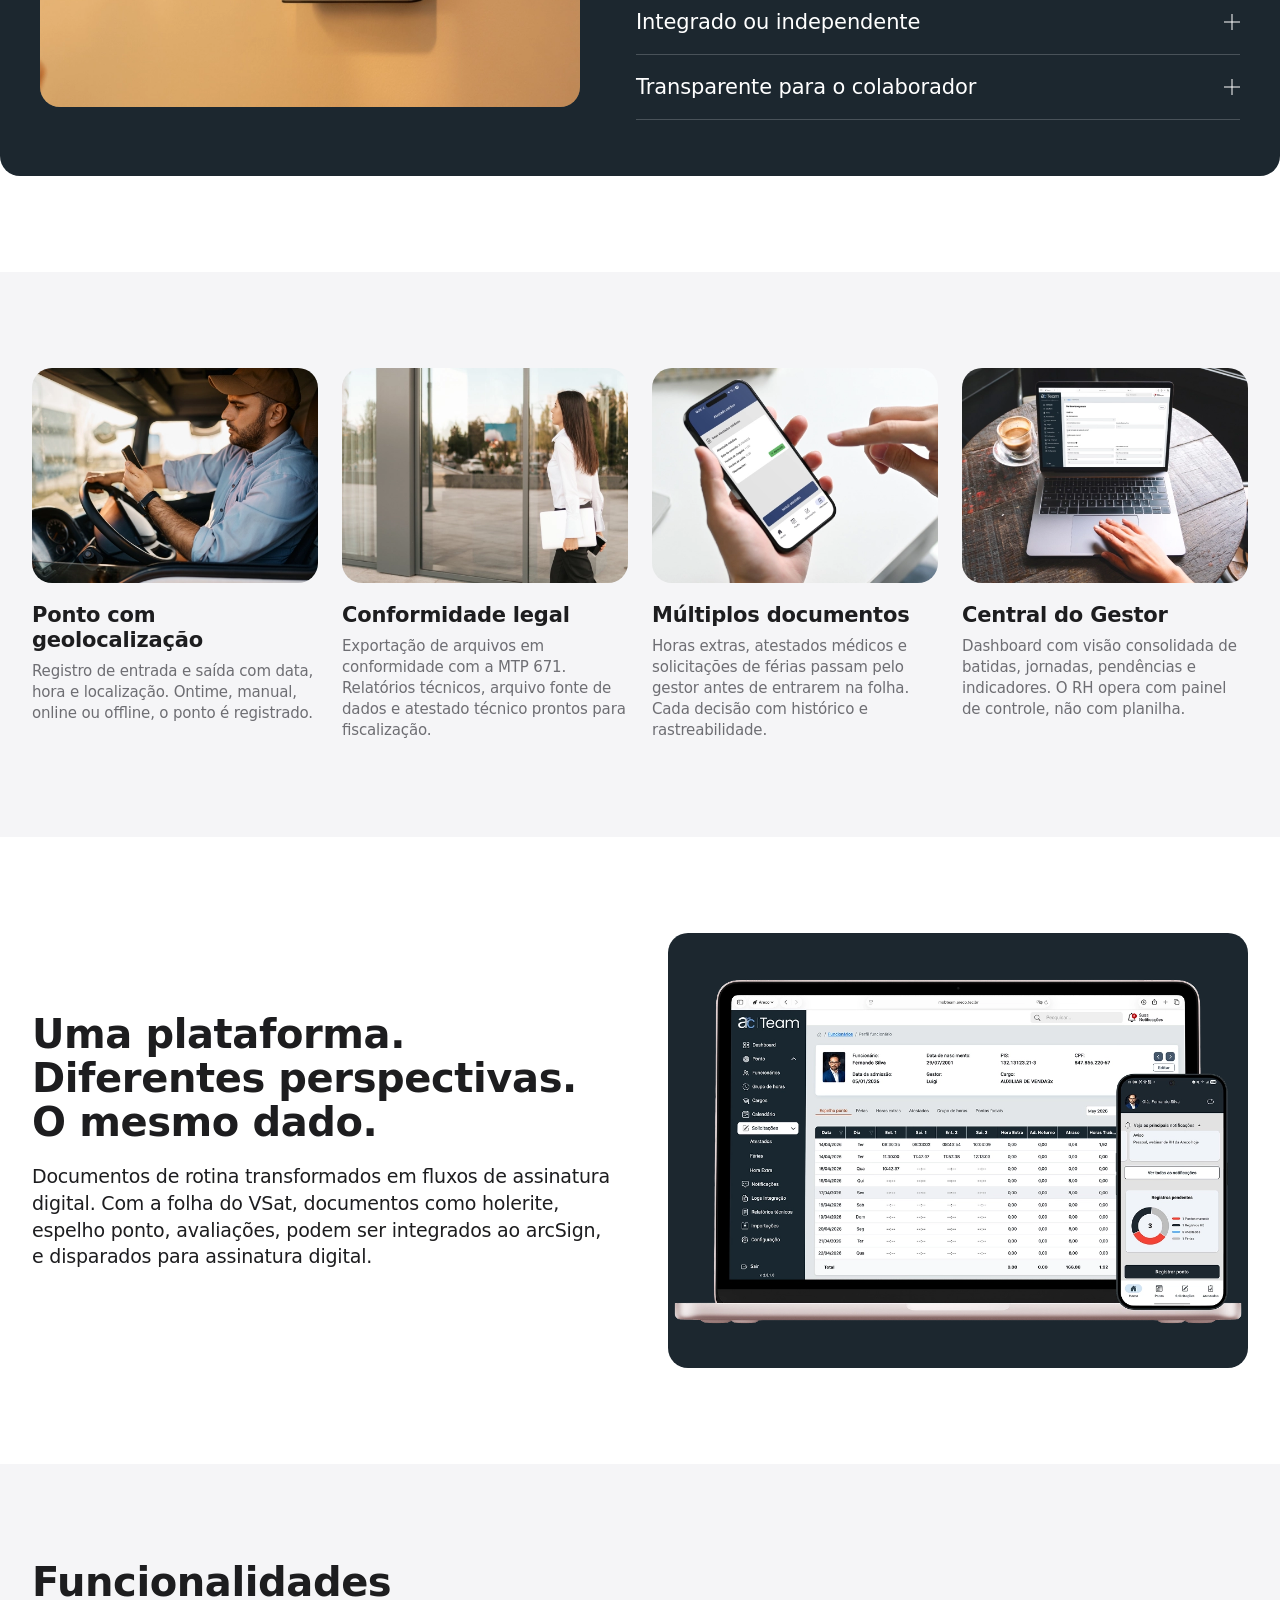
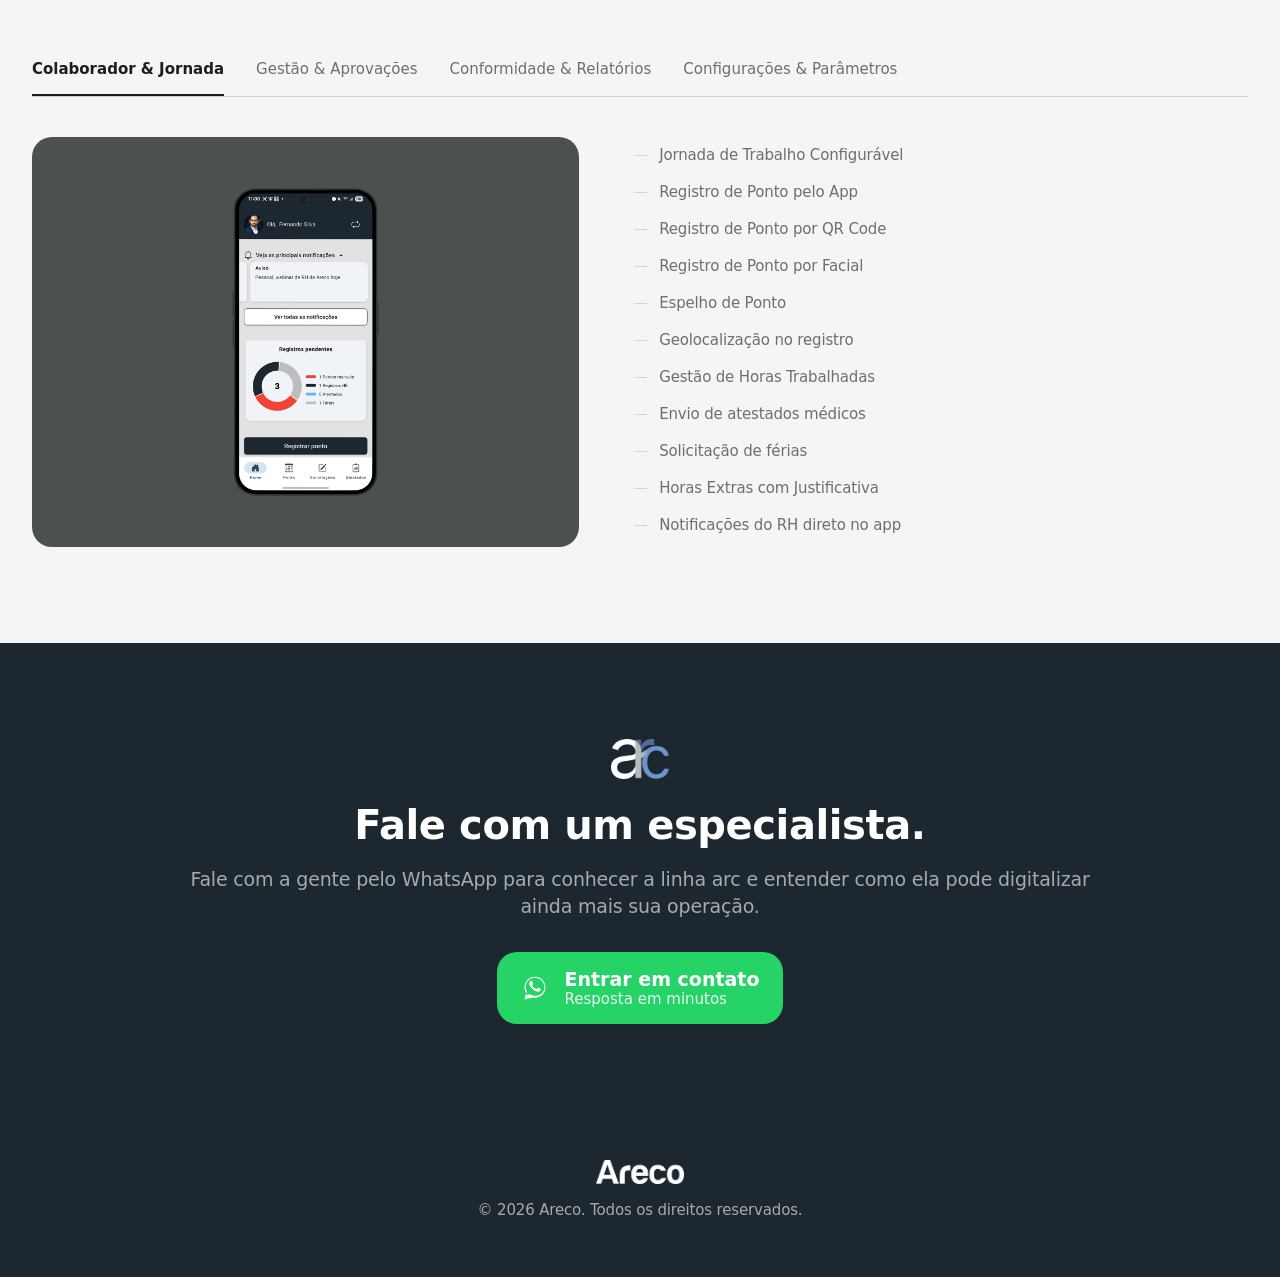
==== commit e021ab6a: "Corrige largura do hero, cards horizontais, logo e WhatsApp" ====
--- a/index.html
+++ b/index.html
@@ -24,6 +24,7 @@
 
   <section class="intro">
     <div class="container text-block reveal">
+      <img class="intro-logo" src="assets/img/arcTeam1.webp" alt="arc Team" width="1146" height="205">
       <p class="caption">Controle da jornada de trabalho</p>
       <p class="body-text">O arcTeam é a plataforma de gestão de jornada. No app, o colaborador registra ponto, acompanha horas, envia atestados, solicita férias e horas extras. Na central, os gestores aprovam, configuram regras, acompanham indicadores e garantem conformidade.</p>
     </div>
@@ -257,9 +258,18 @@
 
   <section class="closing-cta">
     <div class="container text-block reveal">
+      <img class="closing-cta-logo" src="assets/img/arc-logo.webp" alt="arc" width="156" height="106">
       <h2 class="heading">Fale com um especialista.</h2>
-      <p class="body-text">Preencha os dados ao lado e entraremos em contato para apresentar a linha arc e entender como ela pode digitalizar ainda mais sua operação.</p>
-      <a class="button-primary" href="#contato">Fale com um especialista</a>
+      <p class="body-text">Fale com a gente pelo WhatsApp para conhecer a linha arc e entender como ela pode digitalizar ainda mais sua operação.</p>
+      <a class="whatsapp-cta" href="https://api.whatsapp.com/send/?phone=5519983760211&text=Ol%C3%A1%2C%20vim%20da%20p%C3%A1gina%20da%20linha%20arc%20e%20gostaria%20de%20mais%20informa%C3%A7%C3%B5es%20sobre%20o%20ecossistema%20Areco.%20Poderia%20me%20ajudar%3F&type=phone_number&app_absent=0" target="_blank" rel="noopener noreferrer">
+        <svg class="whatsapp-cta-icon" viewBox="0 0 32 32" fill="currentColor" aria-hidden="true">
+          <path d="M16.004 3C9.377 3 4 8.373 4 15c0 2.386.633 4.62 1.737 6.556L4 29l7.62-1.997A11.94 11.94 0 0 0 16.004 27C22.63 27 28 21.627 28 15S22.63 3 16.004 3zm0 21.818c-1.98 0-3.833-.55-5.412-1.507l-.388-.23-4.522 1.186 1.207-4.41-.253-.406A9.77 9.77 0 0 1 5.19 15c0-5.968 4.845-10.818 10.814-10.818S26.818 9.032 26.818 15 21.973 24.818 16.004 24.818zm5.94-8.17c-.325-.163-1.92-.947-2.218-1.056-.298-.108-.515-.163-.732.163-.217.325-.84 1.056-1.03 1.273-.19.217-.38.244-.706.081-.325-.163-1.373-.506-2.615-1.612-.966-.862-1.618-1.926-1.808-2.252-.19-.325-.02-.5.143-.663.146-.146.325-.38.488-.57.163-.19.217-.325.325-.542.109-.217.054-.407-.027-.57-.081-.163-.732-1.766-1.003-2.419-.264-.635-.532-.549-.732-.559l-.624-.011c-.217 0-.57.081-.868.407-.298.325-1.138 1.113-1.138 2.716s1.166 3.15 1.328 3.368c.163.217 2.294 3.503 5.56 4.912.777.335 1.383.535 1.855.685.779.248 1.488.213 2.049.129.625-.093 1.92-.785 2.19-1.543.271-.759.271-1.409.19-1.543-.081-.135-.298-.217-.624-.38z"/>
+        </svg>
+        <span class="whatsapp-cta-text">
+          <strong>Entrar em contato</strong>
+          <small>Resposta em minutos</small>
+        </span>
+      </a>
     </div>
   </section>
 
--- a/assets/css/style.css
+++ b/assets/css/style.css
@@ -18,6 +18,9 @@
   --color-ash: #6e6e73;
   --color-hairline: #d2d2d7;
   --color-areco-navy-hairline: rgba(255, 255, 255, 0.2);
+
+  /* Cor utilitária — reconhecimento da marca WhatsApp, só no CTA de contato */
+  --color-whatsapp-green: #25d366;
 
   /* Typography — Font Families */
   --font-pp-neue-montreal: 'PP Neue Montreal', ui-sans-serif, system-ui, -apple-system, BlinkMacSystemFont, "Segoe UI", Roboto, sans-serif;
@@ -254,7 +257,9 @@
 /* Hero — imagem de fundo, altura parcial pra revelar o resto do site ao rolar */
 .hero {
   position: relative;
-  min-height: 60dvh;
+  width: 100%;
+  aspect-ratio: 1672 / 941;
+  max-height: clamp(360px, 60vh, 560px);
   display: flex;
   align-items: center;
   justify-content: center;
@@ -277,13 +282,26 @@
   z-index: 1;
   max-width: var(--text-max-width);
   margin: 0 auto;
-  padding: var(--spacing-56) var(--spacing-32);
+  padding: var(--spacing-24) var(--spacing-32);
   color: var(--color-paper-white);
+}
+
+@media (min-width: 700px) {
+  .hero-text {
+    padding-block: var(--spacing-56);
+  }
 }
 
 /* Introdução */
 .intro {
   background-color: var(--color-paper-white);
+}
+
+.intro-logo {
+  display: block;
+  height: 32px;
+  width: auto;
+  margin: 0 auto var(--spacing-24);
 }
 
 .intro .caption {
@@ -319,7 +337,8 @@
 .highlight-card-image {
   display: block;
   width: 100%;
-  aspect-ratio: 1 / 1;
+  height: auto;
+  aspect-ratio: 4 / 3;
   object-fit: cover;
   background-color: var(--color-anodized-graphite);
   transition: transform 0.5s ease;
@@ -396,6 +415,13 @@
   text-align: center;
 }
 
+.closing-cta-logo {
+  display: block;
+  height: 40px;
+  width: auto;
+  margin: 0 auto var(--spacing-24);
+}
+
 .closing-cta .heading {
   margin-bottom: var(--spacing-16);
 }
@@ -403,6 +429,46 @@
 .closing-cta .body-text {
   color: var(--color-linen-mist);
   margin-bottom: var(--spacing-32);
+}
+
+.whatsapp-cta {
+  display: inline-flex;
+  align-items: center;
+  gap: var(--spacing-16);
+  background-color: var(--color-whatsapp-green);
+  color: var(--color-paper-white);
+  padding: var(--spacing-16) var(--spacing-24);
+  border-radius: var(--radius-images);
+  text-decoration: none;
+  transition: opacity 0.25s ease, transform 0.25s ease;
+}
+
+.whatsapp-cta:hover {
+  opacity: 0.9;
+  transform: translateY(-1px);
+}
+
+.whatsapp-cta-icon {
+  width: 28px;
+  height: 28px;
+  flex: 0 0 auto;
+}
+
+.whatsapp-cta-text {
+  display: flex;
+  flex-direction: column;
+  text-align: left;
+}
+
+.whatsapp-cta-text strong {
+  font-size: var(--text-body);
+  font-weight: var(--font-weight-semibold);
+}
+
+.whatsapp-cta-text small {
+  font-size: var(--text-caption);
+  font-weight: var(--font-weight-regular);
+  opacity: 0.9;
 }
 
 /* Rodapé — logo branca + copyright, fundo azul-marinho */
@@ -778,12 +844,14 @@
 
   .button-primary,
   .button-secondary,
+  .whatsapp-cta,
   .highlight-card-image {
     transition: none;
   }
 
   .button-primary:hover,
   .button-secondary:hover,
+  .whatsapp-cta:hover,
   .highlight-card:hover .highlight-card-image {
     transform: none;
   }
